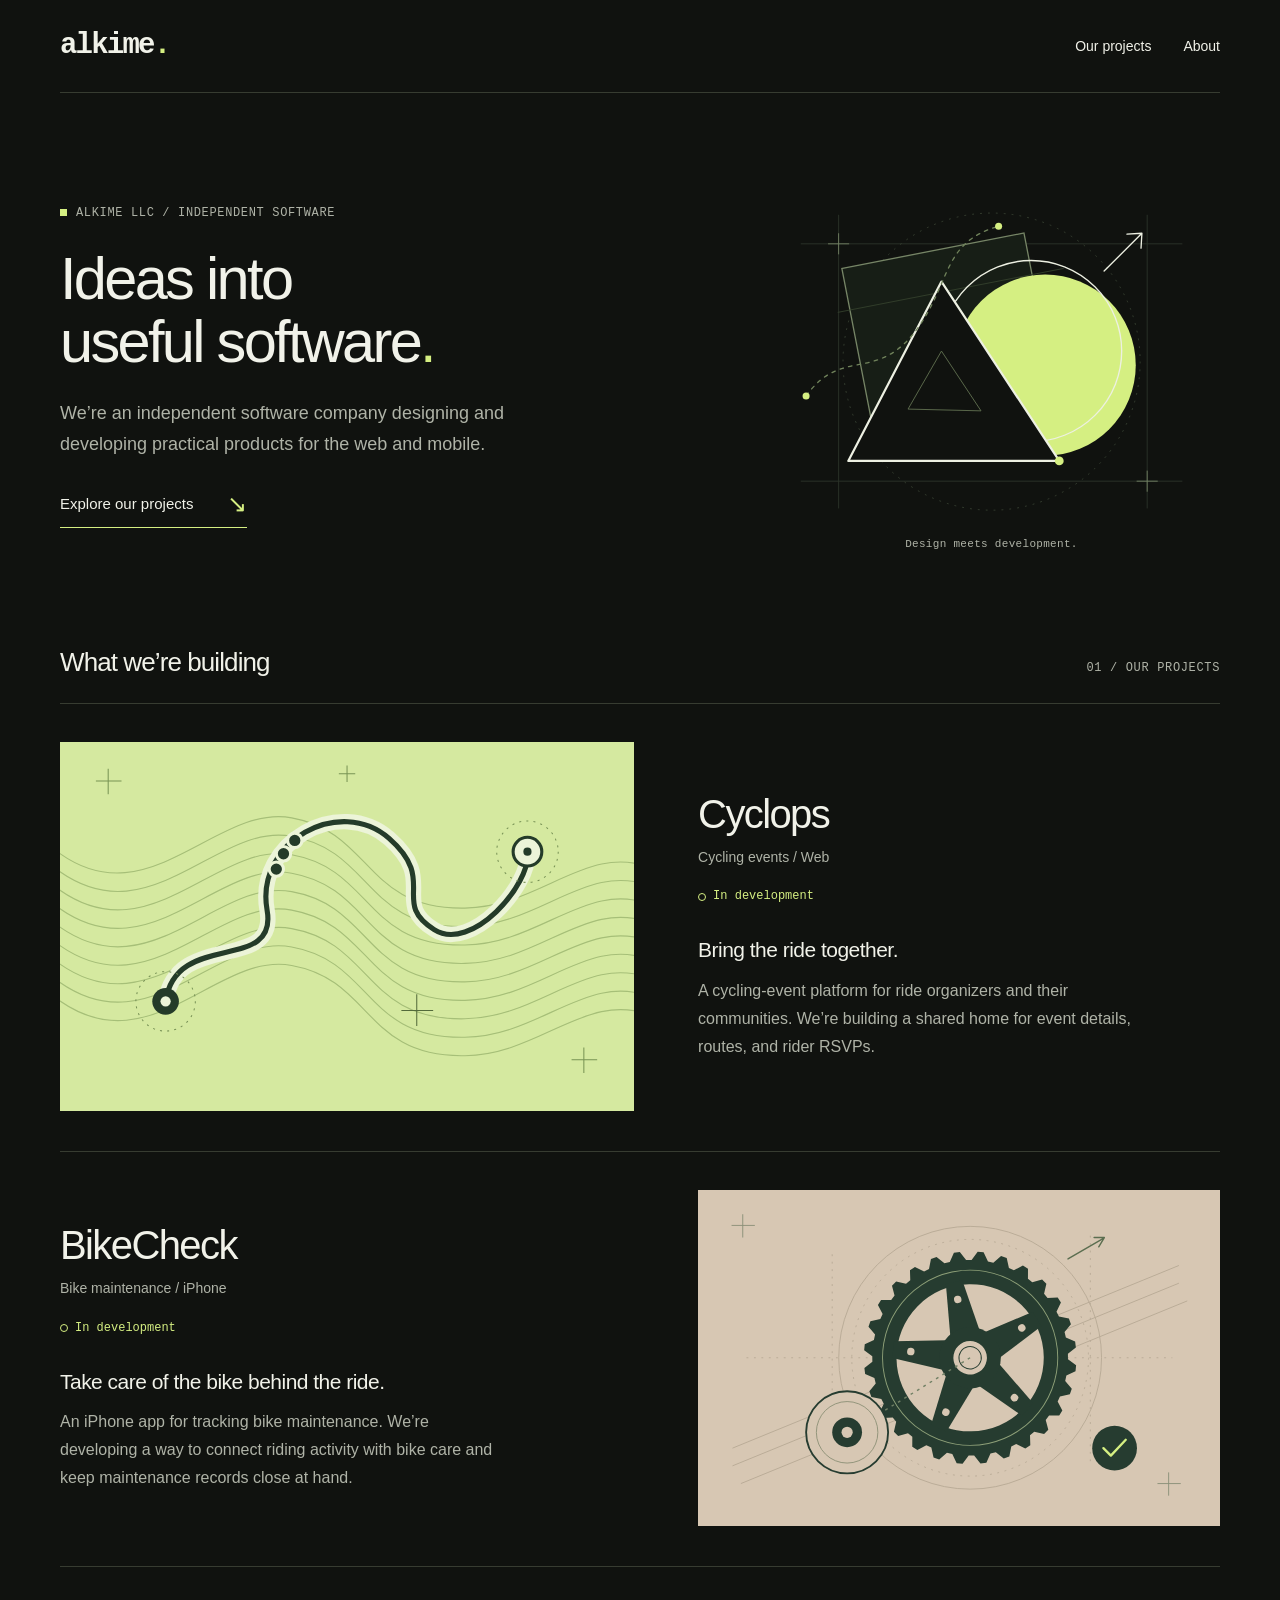
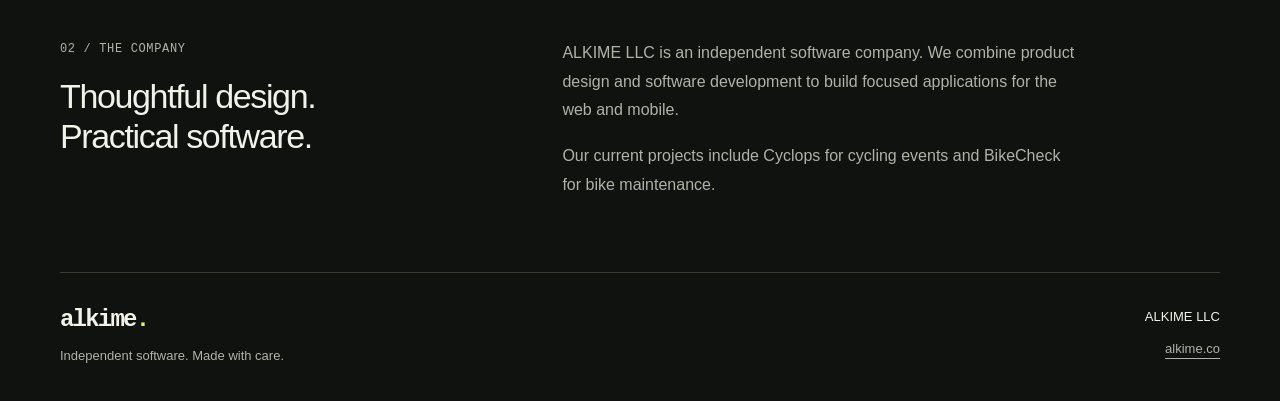
==== index.html @ 4a8367ac "Publish reviewed ALKIME homepage from 523180c3" ====
<!DOCTYPE html><html lang="en"><head><meta charSet="utf-8"/><meta http-equiv="x-ua-compatible" content="ie=edge"/><meta name="viewport" content="width=device-width, initial-scale=1, shrink-to-fit=no"/><meta name="generator" content="Gatsby 5.11.0"/><meta data-react-helmet="true" name="description" content="ALKIME LLC is an independent software company designing and developing practical web and mobile applications."/><meta data-react-helmet="true" property="og:title" content="Independent software | ALKIME LLC"/><meta data-react-helmet="true" property="og:description" content="ALKIME LLC is an independent software company designing and developing practical web and mobile applications."/><meta data-react-helmet="true" property="og:type" content="website"/><meta data-react-helmet="true" property="og:url" content="https://alkime.co"/><meta data-react-helmet="true" property="og:site_name" content="ALKIME LLC"/><meta data-react-helmet="true" name="twitter:card" content="summary"/><meta data-react-helmet="true" name="twitter:title" content="Independent software | ALKIME LLC"/><meta data-react-helmet="true" name="twitter:description" content="ALKIME LLC is an independent software company designing and developing practical web and mobile applications."/><meta name="theme-color" content="#10120f"/><style data-href="/styles.a6bfafad894acec34efd.css" data-identity="gatsby-global-css">:root{--background:#10120f;--text:#f1f2e9;--muted:#afb3a7;--line:#373c31;--accent:#d5ef82;color-scheme:dark}*{box-sizing:border-box}html{background:var(--background);scroll-padding-top:32px}body{-webkit-font-smoothing:antialiased;color:var(--text);font-family:-apple-system,BlinkMacSystemFont,Segoe UI,sans-serif;font-size:16px;line-height:1.6;margin:0}a{color:inherit;text-underline-offset:5px}a:hover{color:var(--accent)}a:focus-visible{outline:2px solid var(--accent);outline-offset:5px}::selection{background:var(--accent);color:var(--background)}h1,h2,h3,p{margin:0}h1,h2,h3{font-weight:500;line-height:1.08}.container{margin-inline:auto;width:min(1160px,calc(100% - 96px))}.skip-link{background:var(--accent);color:var(--background);left:16px;padding:12px 16px;position:fixed;top:12px;transform:translateY(-160%);z-index:10}.skip-link:focus{color:var(--background);transform:translateY(0)}.site-header{align-items:center;border-bottom:1px solid var(--line);display:flex;gap:24px;justify-content:space-between;padding-block:24px}.wordmark{align-items:center;display:inline-flex;font-family:ui-monospace,SFMono-Regular,Consolas,monospace;font-size:29px;font-weight:700;letter-spacing:-1.8px;line-height:1.3;min-height:44px;text-decoration:none}.accent,.wordmark span{color:var(--accent)}nav{display:flex;gap:32px}nav a{display:inline-flex;font-size:14px;min-height:44px;text-decoration:none}.hero,nav a{align-items:center}.hero{display:grid;gap:40px;grid-template-columns:minmax(0,1.45fr) minmax(0,1fr);padding-block:84px 94px;position:relative}.hero-copy{min-width:0}.eyebrow{color:var(--muted);font-family:ui-monospace,SFMono-Regular,Consolas,monospace;font-size:12px;letter-spacing:.65px;line-height:1.7;text-transform:uppercase}.hero .eyebrow{align-items:center;display:flex;gap:9px}.small-mark{background:var(--accent);display:inline-block;flex:0 0 7px;height:7px}h1{font-size:clamp(44px,4.65vw,66px);letter-spacing:-.045em;line-height:1.06;margin-top:24px}.hero-description{color:var(--muted);font-size:18px;line-height:1.7;margin-top:25px;max-width:47ch}.text-link{align-items:center;border-bottom:1px solid var(--accent);display:inline-flex;font-size:15px;gap:34px;justify-content:space-between;margin-top:25px;min-height:44px;padding-bottom:4px;text-decoration:none}.text-link span{color:var(--accent);font-size:24px;line-height:1}.hero-art{justify-self:end;max-width:470px;position:relative;width:100%}.hero-art svg{aspect-ratio:520/420;display:block;height:auto;width:100%}.art-caption{color:var(--muted);display:block;font-family:ui-monospace,SFMono-Regular,Consolas,monospace;font-size:11px;letter-spacing:.3px;margin-top:-10px;text-align:center}.section-heading{align-items:baseline;display:flex;gap:20px;justify-content:space-between;padding-bottom:25px}.section-heading h2{font-size:26px;letter-spacing:-.035em}.project{align-items:center;border-top:1px solid var(--line);display:grid;gap:64px;grid-template-columns:minmax(0,1.1fr) minmax(0,1fr);padding-block:38px 40px}.project:last-child{border-bottom:1px solid var(--line)}.project-art{background:#d5e9a0;min-width:0;overflow:hidden}.project-art svg{aspect-ratio:14/9;display:block;height:auto;width:100%}.project-bikecheck .project-art{background:#d7c7b3;grid-column:2;grid-row:1}.project-bikecheck .project-content{grid-column:1;grid-row:1}.project-content{min-width:0}.project h3{font-size:40px;letter-spacing:-.04em}.project-category{color:var(--muted);font-size:14px;margin-top:10px}.project-description{margin-top:27px;max-width:50ch}.project-description>p:not(.project-lead){color:var(--muted);font-size:16px;line-height:1.75;margin-top:12px}.project-lead{font-size:21px;letter-spacing:-.025em;line-height:1.4}.status{align-items:center;color:var(--accent);display:inline-flex;font-family:ui-monospace,SFMono-Regular,Consolas,monospace;font-size:12px;gap:7px;line-height:1.6;margin-top:19px}.status:before{border:1px solid;border-radius:50%;content:"";height:6px;width:6px}.about{display:grid;gap:64px;grid-template-columns:minmax(0,1fr) minmax(0,1.5fr);padding-block:72px}.about h2{font-size:34px;letter-spacing:-.04em;line-height:1.16;margin-top:18px}.about-copy{max-width:58ch}.about-copy p{color:var(--muted);font-size:16px;line-height:1.8}.about-copy p+p{margin-top:17px}.site-footer{border-top:1px solid var(--line);display:flex;gap:28px;justify-content:space-between;padding-block:25px 30px}.site-footer .wordmark{font-size:24px}.site-footer .legal a,.site-footer p{font-size:13px}.site-footer>div>p{color:var(--muted);margin-top:4px}.site-footer .legal{padding-top:9px;text-align:right}.site-footer .legal p{color:var(--text);margin:0}.site-footer .legal a{align-items:center;color:var(--muted);display:inline-flex;min-height:44px}.site-footer .legal a:hover{color:var(--accent)}@media (max-width:1024px){.container{width:calc(100% - 64px)}.hero{gap:28px;padding-block:68px 76px}.hero-description{font-size:17px}.hero .eyebrow{font-size:11px;letter-spacing:.4px}.project{gap:32px;grid-template-columns:minmax(0,1fr) minmax(0,1fr)}.about{gap:40px;grid-template-columns:minmax(0,.85fr) minmax(0,1.3fr)}.about h2{font-size:30px}}@media (max-width:760px){.container{width:calc(100% - 40px)}.site-header{gap:16px;padding-block:15px}.wordmark{font-size:25px}nav{gap:22px}.hero{display:block;padding-block:52px 57px}.hero .eyebrow{flex-wrap:wrap;font-size:10px;letter-spacing:.35px}h1{font-size:clamp(38px,10.2vw,60px);letter-spacing:-.045em;margin-top:22px;max-width:630px}.hero-description{font-size:17px;line-height:1.7;margin-top:23px;max-width:46ch}.text-link{margin-top:23px}.hero-art{display:block;margin:28px auto 0;max-width:none;width:min(100%,360px)}.hero-art svg{height:220px}.art-caption{font-size:10px;margin-top:-8px}.section-heading{display:block;padding-bottom:22px}.section-heading h2{font-size:25px}.section-heading .eyebrow{display:block;font-size:11px;margin-top:10px}.project{gap:26px;grid-template-columns:1fr;padding-block:28px 36px}.project-bikecheck .project-art,.project-bikecheck .project-content{grid-column:auto;grid-row:auto}.project-description{margin-top:23px}.project h3{font-size:33px}.project-category{margin-top:8px}.status{margin-top:11px}.project-lead{font-size:20px}.project-description>p:not(.project-lead){margin-top:10px}.about{gap:25px;grid-template-columns:1fr;padding-block:49px}.about h2{font-size:31px;margin-top:15px}.site-footer{gap:20px;padding-block:22px 26px}.site-footer>div>p{max-width:160px}}@media (max-width:360px){nav{gap:17px}nav a{font-size:13px}.hero-description{font-size:16px}.about h2{font-size:28px}}@media (prefers-reduced-motion:no-preference){html{scroll-behavior:smooth}}@media print{:root{--background:#fff;--text:#111;--muted:#444;--line:#ccc;--accent:#274400;color-scheme:light}.hero-art,.project-art,.skip-link,.text-link,nav{display:none}.container{width:100%}.hero{display:block;padding-block:35px}.about,.project{break-inside:avoid}.project{display:block}.about{padding-block:35px}.site-footer .legal a{min-height:0}}</style><title data-react-helmet="true">Independent software | ALKIME LLC</title><link data-react-helmet="true" rel="canonical" href="https://alkime.co"/><script data-react-helmet="true" type="application/ld+json">{"@context":"https://schema.org","@type":"Organization","name":"ALKIME LLC","legalName":"ALKIME LLC","url":"https://alkime.co","description":"ALKIME LLC is an independent software company designing and developing practical web and mobile applications."}</script><link rel="icon" href="/favicon-32x32.png?v=4f7aba8b85e968cf14d28a86285b3955" type="image/png"/><link rel="manifest" href="/manifest.webmanifest" crossorigin="anonymous"/><link rel="apple-touch-icon" sizes="48x48" href="/icons/icon-48x48.png?v=4f7aba8b85e968cf14d28a86285b3955"/><link rel="apple-touch-icon" sizes="72x72" href="/icons/icon-72x72.png?v=4f7aba8b85e968cf14d28a86285b3955"/><link rel="apple-touch-icon" sizes="96x96" href="/icons/icon-96x96.png?v=4f7aba8b85e968cf14d28a86285b3955"/><link rel="apple-touch-icon" sizes="144x144" href="/icons/icon-144x144.png?v=4f7aba8b85e968cf14d28a86285b3955"/><link rel="apple-touch-icon" sizes="192x192" href="/icons/icon-192x192.png?v=4f7aba8b85e968cf14d28a86285b3955"/><link rel="apple-touch-icon" sizes="256x256" href="/icons/icon-256x256.png?v=4f7aba8b85e968cf14d28a86285b3955"/><link rel="apple-touch-icon" sizes="384x384" href="/icons/icon-384x384.png?v=4f7aba8b85e968cf14d28a86285b3955"/><link rel="apple-touch-icon" sizes="512x512" href="/icons/icon-512x512.png?v=4f7aba8b85e968cf14d28a86285b3955"/></head><body><div id="___gatsby"><div style="outline:none" tabindex="-1" id="gatsby-focus-wrapper"><div class="site-shell"><a class="skip-link" href="#main">Skip to content</a><header class="site-header container"><a class="wordmark" href="#top" aria-label="ALKIME home">alkime<span aria-hidden="true">.</span></a><nav aria-label="Main navigation"><a href="#projects">Our projects</a><a href="#about">About</a></nav></header><main id="main" tabindex="-1"><section class="hero container" id="top" aria-labelledby="hero-title"><div class="hero-copy"><p class="eyebrow"><span class="small-mark" aria-hidden="true"></span> ALKIME LLC / Independent software</p><h1 id="hero-title">Ideas into<br/>useful software<span class="accent">.</span></h1><p class="hero-description">We’re an independent software company designing and developing practical products for the web and mobile.</p><a class="text-link" href="#projects">Explore our projects <span aria-hidden="true">↘</span></a></div><div class="hero-art" aria-hidden="true"><svg xmlns="http://www.w3.org/2000/svg" viewBox="0 0 520 420" fill="none" focusable="false"><path d="M43 76H477M43 346H477M86 43V377M437 43V377" stroke="#2d352b"></path><circle cx="260" cy="210" r="169" stroke="#3b4535" stroke-dasharray="2 7"></circle><rect x="108" y="82" width="211" height="211" transform="rotate(-11 213 188)" fill="#171e16" stroke="#768566" stroke-width="1.5"></rect><path d="M85 154L342 104M116 311L373 261" stroke="#35412d"></path><circle cx="321" cy="214" r="103" fill="#d5ef82"></circle><circle cx="305" cy="198" r="103" stroke="#edf0e2" stroke-width="1.5"></circle><path d="M203 119L337 323H97Z" fill="#10120f" stroke="#edf0e2" stroke-width="2.5" stroke-linejoin="round"></path><path d="M165 264L203 198L248 266Z" stroke="#647452" stroke-width="1"></path><path d="M49 249C91 191 131 237 178 169C214 117 205 74 268 56" stroke="#70835b" stroke-width="1.5" stroke-dasharray="4 6" stroke-linecap="round"></path><circle cx="49" cy="249" r="4" fill="#d5ef82"></circle><circle cx="268" cy="56" r="4" fill="#d5ef82"></circle><path d="M74 76H98M86 64V88M425 346H449M437 334V358" stroke="#768566"></path><path d="M388 107L431 64M414 65L431 64L430 81" stroke="#edf0e2" stroke-width="1.5" stroke-linecap="round" stroke-linejoin="round"></path><circle cx="337" cy="323" r="5" fill="#d5ef82"></circle></svg><span class="art-caption">Design meets development.</span></div></section><section class="projects container" id="projects" aria-labelledby="projects-title"><div class="section-heading"><h2 id="projects-title">What we’re building</h2><span class="eyebrow">01 / Our projects</span></div><article class="project project-cyclops" aria-labelledby="cyclops-title"><div class="project-art" aria-hidden="true"><svg xmlns="http://www.w3.org/2000/svg" viewBox="0 0 560 360" fill="none" focusable="false"><rect width="560" height="360" fill="#d5e9a0"></rect><g stroke="#a6bf78" stroke-width="1.1"><path d="M-20 92C77 188 148 59 226 74C305 88 297 164 395 162C470 161 515 96 580 124"></path><path d="M-20 110C79 206 149 77 226 92C305 106 297 182 395 180C470 179 515 114 580 142"></path><path d="M-20 128C79 224 149 95 226 110C305 124 297 200 395 198C470 197 515 132 580 160"></path><path d="M-20 146C79 242 149 113 226 128C305 142 297 218 395 216C470 215 515 150 580 178"></path><path d="M-20 164C79 260 149 131 226 146C305 160 297 236 395 234C470 233 515 168 580 196"></path><path d="M-20 182C79 278 149 149 226 164C305 178 297 254 395 252C470 251 515 186 580 214"></path><path d="M-20 200C79 296 149 167 226 182C305 196 297 272 395 270C470 269 515 204 580 232"></path><path d="M-20 218C79 314 149 185 226 200C305 214 297 290 395 288C470 287 515 222 580 250"></path><path d="M-20 236C79 332 149 203 226 218C305 232 297 308 395 306C470 305 515 240 580 268"></path></g><path d="M103 253C113 183 213 226 202 164C190 97 273 52 321 94C369 136 322 156 365 183C401 206 460 139 456 107" stroke="#ecf4d8" stroke-width="15" stroke-linecap="round"></path><path d="M103 253C113 183 213 226 202 164C190 97 273 52 321 94C369 136 322 156 365 183C401 206 460 139 456 107" stroke="#243b29" stroke-width="5" stroke-linecap="round"></path><circle cx="103" cy="253" r="13" fill="#243b29"></circle><circle cx="103" cy="253" r="5" fill="#ecf4d8"></circle><circle cx="456" cy="107" r="14" fill="#ecf4d8" stroke="#243b29" stroke-width="3"></circle><circle cx="456" cy="107" r="4" fill="#243b29"></circle><g fill="#243b29" stroke="#ecf4d8" stroke-width="3"><circle cx="211" cy="124" r="7"></circle><circle cx="218" cy="109" r="7"></circle><circle cx="229" cy="96" r="7"></circle></g><path d="M348 246V277M333 262H364" stroke="#536a3b"></path><path d="M35 38H60M47 26V51M499 310H524M511 298V323" stroke="#789454"></path><path d="M272 31H288M280 23V39" stroke="#789454"></path><circle cx="103" cy="253" r="29" stroke="#779155" stroke-dasharray="2 5"></circle><circle cx="456" cy="107" r="30" stroke="#779155" stroke-dasharray="2 5"></circle></svg></div><div class="project-content"><div class="project-identity"><h3 id="cyclops-title">Cyclops</h3><p class="project-category">Cycling events / Web</p><span class="status">In development</span></div><div class="project-description"><p class="project-lead">Bring the ride together.</p><p>A cycling-event platform for ride organizers and their communities. We’re building a shared home for event details, routes, and rider RSVPs.</p></div></div></article><article class="project project-bikecheck" aria-labelledby="bikecheck-title"><div class="project-art" aria-hidden="true"><svg xmlns="http://www.w3.org/2000/svg" viewBox="0 0 560 360" fill="none" focusable="false"><rect width="560" height="360" fill="#d7c7b3"></rect><path d="M37 277L516 81M37 296L516 100M46 315L525 119" stroke="#b8aa96" stroke-width="1"></path><path d="M144 69V302M421 49V294M52 180H509" stroke="#b8aa96" stroke-dasharray="2 6"></path><circle cx="292" cy="180" r="141" stroke="#b8aa96"></circle><circle cx="292" cy="180" r="127" stroke="#b8aa96" stroke-dasharray="2 6"></circle><g transform="translate(292 180) rotate(-12)"><polygon points="105.00,0.00 113.82,6.39 113.28,12.76 103.52,17.59 102.37,23.36 109.54,31.56 107.60,37.65 97.01,40.18 94.60,45.56 99.78,55.14 96.53,60.65 85.63,60.76 82.09,65.47 85.00,75.96 80.61,80.61 69.97,78.29 65.47,82.09 65.97,92.97 60.65,96.53 50.79,91.90 45.56,94.60 43.63,105.32 37.65,107.60 29.07,100.90 23.36,102.37 19.10,112.39 12.76,113.28 5.89,104.83 0.00,105.00 -6.39,113.82 -12.76,113.28 -17.59,103.52 -23.36,102.37 -31.56,109.54 -37.65,107.60 -40.18,97.01 -45.56,94.60 -55.14,99.78 -60.65,96.53 -60.76,85.63 -65.47,82.09 -75.96,85.00 -80.61,80.61 -78.29,69.97 -82.09,65.47 -92.97,65.97 -96.53,60.65 -91.90,50.79 -94.60,45.56 -105.32,43.63 -107.60,37.65 -100.90,29.07 -102.37,23.36 -112.39,19.10 -113.28,12.76 -104.83,5.89 -105.00,0.00 -113.82,-6.39 -113.28,-12.76 -103.52,-17.59 -102.37,-23.36 -109.54,-31.56 -107.60,-37.65 -97.01,-40.18 -94.60,-45.56 -99.78,-55.14 -96.53,-60.65 -85.63,-60.76 -82.09,-65.47 -85.00,-75.96 -80.61,-80.61 -69.97,-78.29 -65.47,-82.09 -65.97,-92.97 -60.65,-96.53 -50.79,-91.90 -45.56,-94.60 -43.63,-105.32 -37.65,-107.60 -29.07,-100.90 -23.36,-102.37 -19.10,-112.39 -12.76,-113.28 -5.89,-104.83 -0.00,-105.00 6.39,-113.82 12.76,-113.28 17.59,-103.52 23.36,-102.37 31.56,-109.54 37.65,-107.60 40.18,-97.01 45.56,-94.60 55.14,-99.78 60.65,-96.53 60.76,-85.63 65.47,-82.09 75.96,-85.00 80.61,-80.61 78.29,-69.97 82.09,-65.47 92.97,-65.97 96.53,-60.65 91.90,-50.79 94.60,-45.56 105.32,-43.63 107.60,-37.65 100.90,-29.07 102.37,-23.36 112.39,-19.10 113.28,-12.76 104.83,-5.89" fill="#263c30"></polygon><circle r="94" stroke="#8ea078" stroke-width="1"></circle><circle r="79" fill="#d7c7b3"></circle><g transform="rotate(0)"><path d="M-9 -83L-16 -27H16L9 -83Z" fill="#263c30"></path><circle cy="-64" r="4" fill="#d7c7b3"></circle></g><g transform="rotate(72)"><path d="M-9 -83L-16 -27H16L9 -83Z" fill="#263c30"></path><circle cy="-64" r="4" fill="#d7c7b3"></circle></g><g transform="rotate(144)"><path d="M-9 -83L-16 -27H16L9 -83Z" fill="#263c30"></path><circle cy="-64" r="4" fill="#d7c7b3"></circle></g><g transform="rotate(216)"><path d="M-9 -83L-16 -27H16L9 -83Z" fill="#263c30"></path><circle cy="-64" r="4" fill="#d7c7b3"></circle></g><g transform="rotate(288)"><path d="M-9 -83L-16 -27H16L9 -83Z" fill="#263c30"></path><circle cy="-64" r="4" fill="#d7c7b3"></circle></g><circle r="33" fill="#263c30"></circle><circle r="18" fill="#d7c7b3"></circle><circle r="12" stroke="#263c30"></circle></g><path d="M292 180L198 238" stroke="#718065" stroke-width="1.5" stroke-dasharray="3 5"></path><circle cx="160" cy="260" r="44" fill="#d7c7b3" stroke="#263c30" stroke-width="2"></circle><circle cx="160" cy="260" r="33" stroke="#8e9278"></circle><circle cx="160" cy="260" r="16" fill="#263c30"></circle><circle cx="160" cy="260" r="6" fill="#d7c7b3"></circle><path d="M397 74L435 52M425 51L436 51L430 61" stroke="#5b6e50" stroke-width="1.5" stroke-linecap="round" stroke-linejoin="round"></path><circle cx="447" cy="277" r="24" fill="#263c30"></circle><path d="M435 277L443 285L459 268" stroke="#d5ef82" stroke-width="2.5" stroke-linecap="round" stroke-linejoin="round"></path><path d="M36 38H61M48 26V51M493 315H518M505 303V328" stroke="#8b9179"></path></svg></div><div class="project-content"><div class="project-identity"><h3 id="bikecheck-title">BikeCheck</h3><p class="project-category">Bike maintenance / iPhone</p><span class="status">In development</span></div><div class="project-description"><p class="project-lead">Take care of the bike behind the ride.</p><p>An iPhone app for tracking bike maintenance. We’re developing a way to connect riding activity with bike care and keep maintenance records close at hand.</p></div></div></article></section><section class="about container" id="about" aria-labelledby="about-title"><div><p class="eyebrow">02 / The company</p><h2 id="about-title">Thoughtful design.<br/>Practical software.</h2></div><div class="about-copy"><p>ALKIME LLC is an independent software company. We combine product design and software development to build focused applications for the web and mobile.</p><p>Our current projects include Cyclops for cycling events and BikeCheck for bike maintenance.</p></div></section></main><footer class="site-footer container"><div><a class="wordmark" href="#top" aria-label="Back to ALKIME home">alkime<span aria-hidden="true">.</span></a><p>Independent software. Made with care.</p></div><div class="legal"><p>ALKIME LLC</p><a href="https://alkime.co/">alkime.co</a></div></footer></div></div><div id="gatsby-announcer" style="position:absolute;top:0;width:1px;height:1px;padding:0;overflow:hidden;clip:rect(0, 0, 0, 0);white-space:nowrap;border:0" aria-live="assertive" aria-atomic="true"></div></div><script id="gatsby-script-loader">/*<![CDATA[*/window.pagePath="/";/*]]>*/</script><!-- slice-start id="_gatsby-scripts-1" -->
          <script
            id="gatsby-chunk-mapping"
          >
            window.___chunkMapping="{\"app\":[\"/app-d147c689898ac63905af.js\"],\"component---src-pages-index-js\":[\"/component---src-pages-index-js-ad9f47ae047d96ccddd0.js\"]}";
          </script>
        <script>window.___webpackCompilationHash="21a776bbcc183a98f191";</script><script src="/webpack-runtime-cef1b6be37ad3da1eebe.js" async></script><script src="/framework-6a525285796fb83f2864.js" async></script><script src="/app-d147c689898ac63905af.js" async></script><!-- slice-end id="_gatsby-scripts-1" --></body></html>
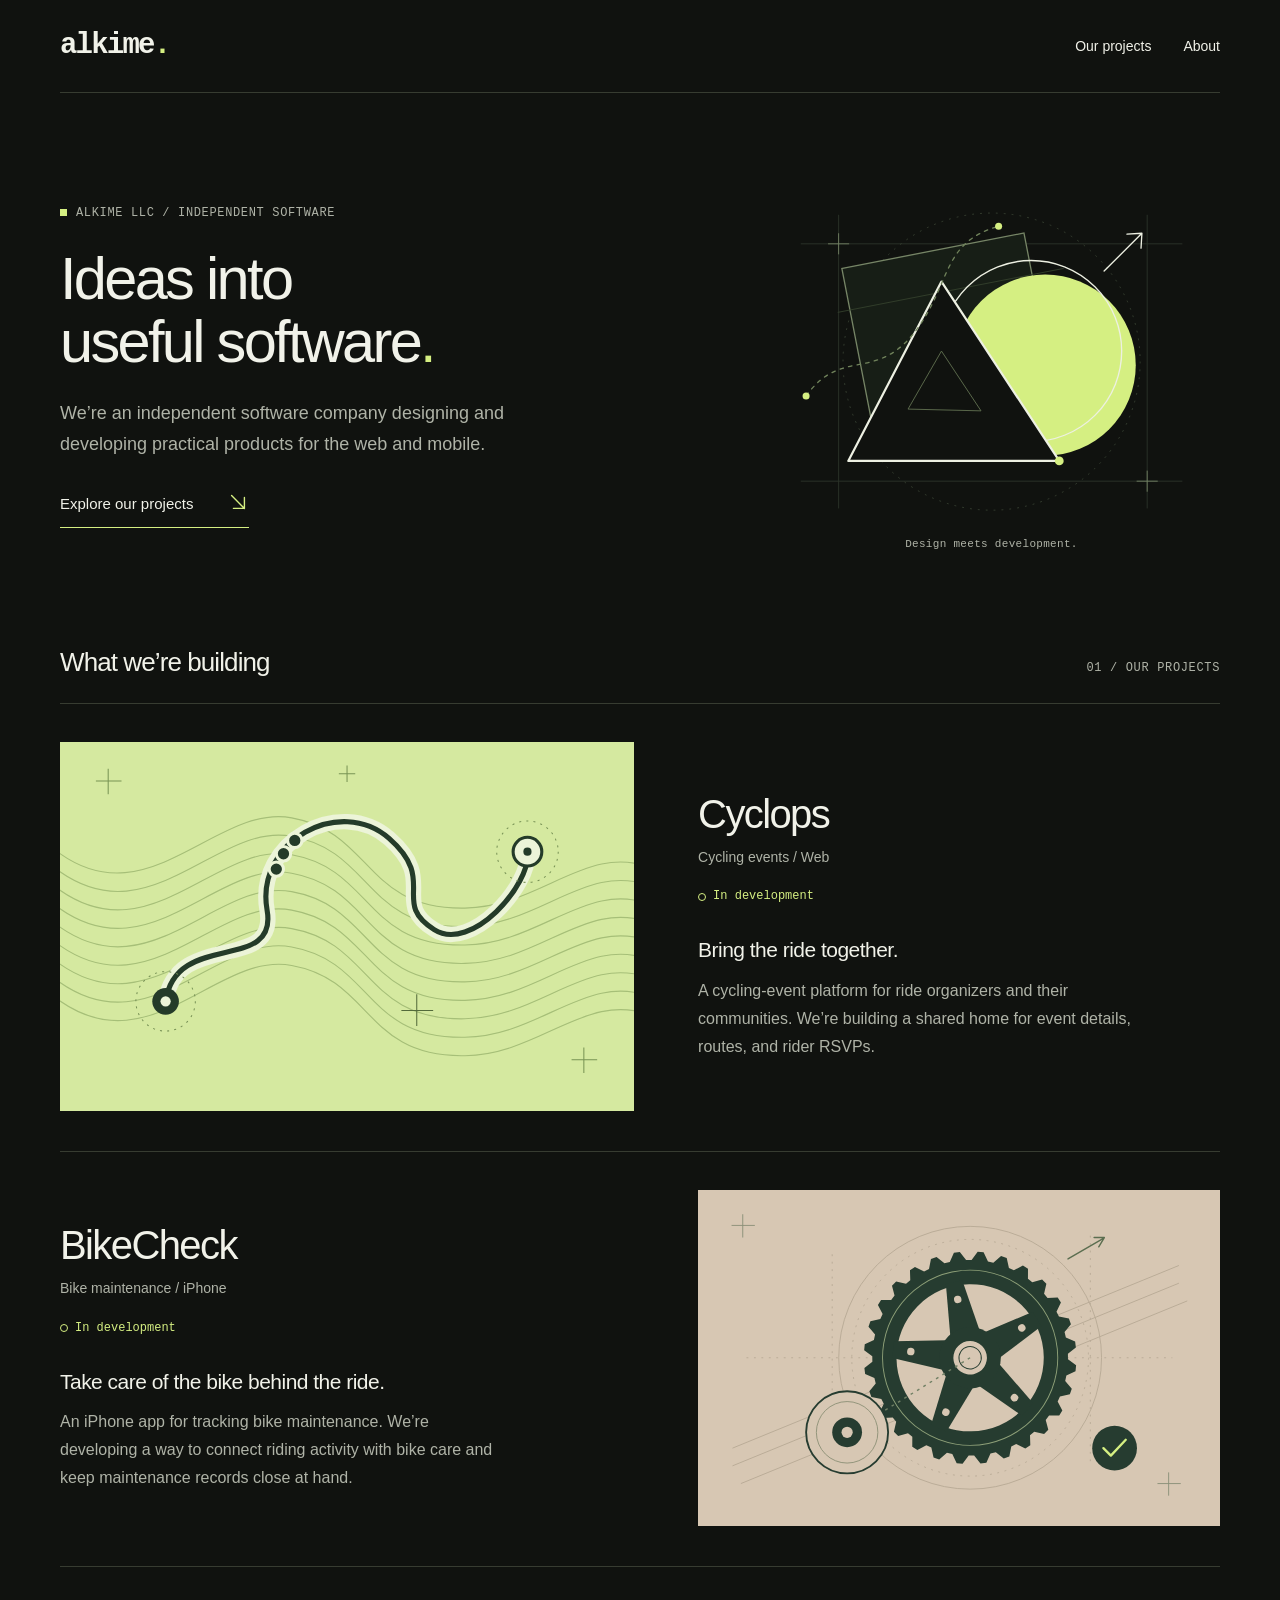
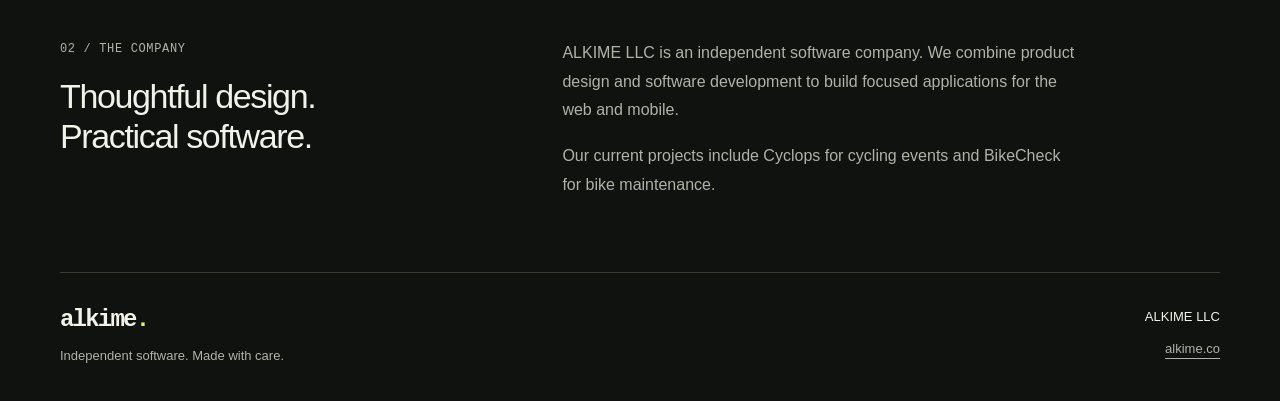
==== commit 0d6dc5eb: "Publish portable homepage arrow from 48b2c4ca" ====
--- a/index.html
+++ b/index.html
@@ -1,7 +1,7 @@
-<!DOCTYPE html><html lang="en"><head><meta charSet="utf-8"/><meta http-equiv="x-ua-compatible" content="ie=edge"/><meta name="viewport" content="width=device-width, initial-scale=1, shrink-to-fit=no"/><meta name="generator" content="Gatsby 5.11.0"/><meta data-react-helmet="true" name="description" content="ALKIME LLC is an independent software company designing and developing practical web and mobile applications."/><meta data-react-helmet="true" property="og:title" content="Independent software | ALKIME LLC"/><meta data-react-helmet="true" property="og:description" content="ALKIME LLC is an independent software company designing and developing practical web and mobile applications."/><meta data-react-helmet="true" property="og:type" content="website"/><meta data-react-helmet="true" property="og:url" content="https://alkime.co"/><meta data-react-helmet="true" property="og:site_name" content="ALKIME LLC"/><meta data-react-helmet="true" name="twitter:card" content="summary"/><meta data-react-helmet="true" name="twitter:title" content="Independent software | ALKIME LLC"/><meta data-react-helmet="true" name="twitter:description" content="ALKIME LLC is an independent software company designing and developing practical web and mobile applications."/><meta name="theme-color" content="#10120f"/><style data-href="/styles.a6bfafad894acec34efd.css" data-identity="gatsby-global-css">:root{--background:#10120f;--text:#f1f2e9;--muted:#afb3a7;--line:#373c31;--accent:#d5ef82;color-scheme:dark}*{box-sizing:border-box}html{background:var(--background);scroll-padding-top:32px}body{-webkit-font-smoothing:antialiased;color:var(--text);font-family:-apple-system,BlinkMacSystemFont,Segoe UI,sans-serif;font-size:16px;line-height:1.6;margin:0}a{color:inherit;text-underline-offset:5px}a:hover{color:var(--accent)}a:focus-visible{outline:2px solid var(--accent);outline-offset:5px}::selection{background:var(--accent);color:var(--background)}h1,h2,h3,p{margin:0}h1,h2,h3{font-weight:500;line-height:1.08}.container{margin-inline:auto;width:min(1160px,calc(100% - 96px))}.skip-link{background:var(--accent);color:var(--background);left:16px;padding:12px 16px;position:fixed;top:12px;transform:translateY(-160%);z-index:10}.skip-link:focus{color:var(--background);transform:translateY(0)}.site-header{align-items:center;border-bottom:1px solid var(--line);display:flex;gap:24px;justify-content:space-between;padding-block:24px}.wordmark{align-items:center;display:inline-flex;font-family:ui-monospace,SFMono-Regular,Consolas,monospace;font-size:29px;font-weight:700;letter-spacing:-1.8px;line-height:1.3;min-height:44px;text-decoration:none}.accent,.wordmark span{color:var(--accent)}nav{display:flex;gap:32px}nav a{display:inline-flex;font-size:14px;min-height:44px;text-decoration:none}.hero,nav a{align-items:center}.hero{display:grid;gap:40px;grid-template-columns:minmax(0,1.45fr) minmax(0,1fr);padding-block:84px 94px;position:relative}.hero-copy{min-width:0}.eyebrow{color:var(--muted);font-family:ui-monospace,SFMono-Regular,Consolas,monospace;font-size:12px;letter-spacing:.65px;line-height:1.7;text-transform:uppercase}.hero .eyebrow{align-items:center;display:flex;gap:9px}.small-mark{background:var(--accent);display:inline-block;flex:0 0 7px;height:7px}h1{font-size:clamp(44px,4.65vw,66px);letter-spacing:-.045em;line-height:1.06;margin-top:24px}.hero-description{color:var(--muted);font-size:18px;line-height:1.7;margin-top:25px;max-width:47ch}.text-link{align-items:center;border-bottom:1px solid var(--accent);display:inline-flex;font-size:15px;gap:34px;justify-content:space-between;margin-top:25px;min-height:44px;padding-bottom:4px;text-decoration:none}.text-link span{color:var(--accent);font-size:24px;line-height:1}.hero-art{justify-self:end;max-width:470px;position:relative;width:100%}.hero-art svg{aspect-ratio:520/420;display:block;height:auto;width:100%}.art-caption{color:var(--muted);display:block;font-family:ui-monospace,SFMono-Regular,Consolas,monospace;font-size:11px;letter-spacing:.3px;margin-top:-10px;text-align:center}.section-heading{align-items:baseline;display:flex;gap:20px;justify-content:space-between;padding-bottom:25px}.section-heading h2{font-size:26px;letter-spacing:-.035em}.project{align-items:center;border-top:1px solid var(--line);display:grid;gap:64px;grid-template-columns:minmax(0,1.1fr) minmax(0,1fr);padding-block:38px 40px}.project:last-child{border-bottom:1px solid var(--line)}.project-art{background:#d5e9a0;min-width:0;overflow:hidden}.project-art svg{aspect-ratio:14/9;display:block;height:auto;width:100%}.project-bikecheck .project-art{background:#d7c7b3;grid-column:2;grid-row:1}.project-bikecheck .project-content{grid-column:1;grid-row:1}.project-content{min-width:0}.project h3{font-size:40px;letter-spacing:-.04em}.project-category{color:var(--muted);font-size:14px;margin-top:10px}.project-description{margin-top:27px;max-width:50ch}.project-description>p:not(.project-lead){color:var(--muted);font-size:16px;line-height:1.75;margin-top:12px}.project-lead{font-size:21px;letter-spacing:-.025em;line-height:1.4}.status{align-items:center;color:var(--accent);display:inline-flex;font-family:ui-monospace,SFMono-Regular,Consolas,monospace;font-size:12px;gap:7px;line-height:1.6;margin-top:19px}.status:before{border:1px solid;border-radius:50%;content:"";height:6px;width:6px}.about{display:grid;gap:64px;grid-template-columns:minmax(0,1fr) minmax(0,1.5fr);padding-block:72px}.about h2{font-size:34px;letter-spacing:-.04em;line-height:1.16;margin-top:18px}.about-copy{max-width:58ch}.about-copy p{color:var(--muted);font-size:16px;line-height:1.8}.about-copy p+p{margin-top:17px}.site-footer{border-top:1px solid var(--line);display:flex;gap:28px;justify-content:space-between;padding-block:25px 30px}.site-footer .wordmark{font-size:24px}.site-footer .legal a,.site-footer p{font-size:13px}.site-footer>div>p{color:var(--muted);margin-top:4px}.site-footer .legal{padding-top:9px;text-align:right}.site-footer .legal p{color:var(--text);margin:0}.site-footer .legal a{align-items:center;color:var(--muted);display:inline-flex;min-height:44px}.site-footer .legal a:hover{color:var(--accent)}@media (max-width:1024px){.container{width:calc(100% - 64px)}.hero{gap:28px;padding-block:68px 76px}.hero-description{font-size:17px}.hero .eyebrow{font-size:11px;letter-spacing:.4px}.project{gap:32px;grid-template-columns:minmax(0,1fr) minmax(0,1fr)}.about{gap:40px;grid-template-columns:minmax(0,.85fr) minmax(0,1.3fr)}.about h2{font-size:30px}}@media (max-width:760px){.container{width:calc(100% - 40px)}.site-header{gap:16px;padding-block:15px}.wordmark{font-size:25px}nav{gap:22px}.hero{display:block;padding-block:52px 57px}.hero .eyebrow{flex-wrap:wrap;font-size:10px;letter-spacing:.35px}h1{font-size:clamp(38px,10.2vw,60px);letter-spacing:-.045em;margin-top:22px;max-width:630px}.hero-description{font-size:17px;line-height:1.7;margin-top:23px;max-width:46ch}.text-link{margin-top:23px}.hero-art{display:block;margin:28px auto 0;max-width:none;width:min(100%,360px)}.hero-art svg{height:220px}.art-caption{font-size:10px;margin-top:-8px}.section-heading{display:block;padding-bottom:22px}.section-heading h2{font-size:25px}.section-heading .eyebrow{display:block;font-size:11px;margin-top:10px}.project{gap:26px;grid-template-columns:1fr;padding-block:28px 36px}.project-bikecheck .project-art,.project-bikecheck .project-content{grid-column:auto;grid-row:auto}.project-description{margin-top:23px}.project h3{font-size:33px}.project-category{margin-top:8px}.status{margin-top:11px}.project-lead{font-size:20px}.project-description>p:not(.project-lead){margin-top:10px}.about{gap:25px;grid-template-columns:1fr;padding-block:49px}.about h2{font-size:31px;margin-top:15px}.site-footer{gap:20px;padding-block:22px 26px}.site-footer>div>p{max-width:160px}}@media (max-width:360px){nav{gap:17px}nav a{font-size:13px}.hero-description{font-size:16px}.about h2{font-size:28px}}@media (prefers-reduced-motion:no-preference){html{scroll-behavior:smooth}}@media print{:root{--background:#fff;--text:#111;--muted:#444;--line:#ccc;--accent:#274400;color-scheme:light}.hero-art,.project-art,.skip-link,.text-link,nav{display:none}.container{width:100%}.hero{display:block;padding-block:35px}.about,.project{break-inside:avoid}.project{display:block}.about{padding-block:35px}.site-footer .legal a{min-height:0}}</style><title data-react-helmet="true">Independent software | ALKIME LLC</title><link data-react-helmet="true" rel="canonical" href="https://alkime.co"/><script data-react-helmet="true" type="application/ld+json">{"@context":"https://schema.org","@type":"Organization","name":"ALKIME LLC","legalName":"ALKIME LLC","url":"https://alkime.co","description":"ALKIME LLC is an independent software company designing and developing practical web and mobile applications."}</script><link rel="icon" href="/favicon-32x32.png?v=4f7aba8b85e968cf14d28a86285b3955" type="image/png"/><link rel="manifest" href="/manifest.webmanifest" crossorigin="anonymous"/><link rel="apple-touch-icon" sizes="48x48" href="/icons/icon-48x48.png?v=4f7aba8b85e968cf14d28a86285b3955"/><link rel="apple-touch-icon" sizes="72x72" href="/icons/icon-72x72.png?v=4f7aba8b85e968cf14d28a86285b3955"/><link rel="apple-touch-icon" sizes="96x96" href="/icons/icon-96x96.png?v=4f7aba8b85e968cf14d28a86285b3955"/><link rel="apple-touch-icon" sizes="144x144" href="/icons/icon-144x144.png?v=4f7aba8b85e968cf14d28a86285b3955"/><link rel="apple-touch-icon" sizes="192x192" href="/icons/icon-192x192.png?v=4f7aba8b85e968cf14d28a86285b3955"/><link rel="apple-touch-icon" sizes="256x256" href="/icons/icon-256x256.png?v=4f7aba8b85e968cf14d28a86285b3955"/><link rel="apple-touch-icon" sizes="384x384" href="/icons/icon-384x384.png?v=4f7aba8b85e968cf14d28a86285b3955"/><link rel="apple-touch-icon" sizes="512x512" href="/icons/icon-512x512.png?v=4f7aba8b85e968cf14d28a86285b3955"/></head><body><div id="___gatsby"><div style="outline:none" tabindex="-1" id="gatsby-focus-wrapper"><div class="site-shell"><a class="skip-link" href="#main">Skip to content</a><header class="site-header container"><a class="wordmark" href="#top" aria-label="ALKIME home">alkime<span aria-hidden="true">.</span></a><nav aria-label="Main navigation"><a href="#projects">Our projects</a><a href="#about">About</a></nav></header><main id="main" tabindex="-1"><section class="hero container" id="top" aria-labelledby="hero-title"><div class="hero-copy"><p class="eyebrow"><span class="small-mark" aria-hidden="true"></span> ALKIME LLC / Independent software</p><h1 id="hero-title">Ideas into<br/>useful software<span class="accent">.</span></h1><p class="hero-description">We’re an independent software company designing and developing practical products for the web and mobile.</p><a class="text-link" href="#projects">Explore our projects <span aria-hidden="true">↘</span></a></div><div class="hero-art" aria-hidden="true"><svg xmlns="http://www.w3.org/2000/svg" viewBox="0 0 520 420" fill="none" focusable="false"><path d="M43 76H477M43 346H477M86 43V377M437 43V377" stroke="#2d352b"></path><circle cx="260" cy="210" r="169" stroke="#3b4535" stroke-dasharray="2 7"></circle><rect x="108" y="82" width="211" height="211" transform="rotate(-11 213 188)" fill="#171e16" stroke="#768566" stroke-width="1.5"></rect><path d="M85 154L342 104M116 311L373 261" stroke="#35412d"></path><circle cx="321" cy="214" r="103" fill="#d5ef82"></circle><circle cx="305" cy="198" r="103" stroke="#edf0e2" stroke-width="1.5"></circle><path d="M203 119L337 323H97Z" fill="#10120f" stroke="#edf0e2" stroke-width="2.5" stroke-linejoin="round"></path><path d="M165 264L203 198L248 266Z" stroke="#647452" stroke-width="1"></path><path d="M49 249C91 191 131 237 178 169C214 117 205 74 268 56" stroke="#70835b" stroke-width="1.5" stroke-dasharray="4 6" stroke-linecap="round"></path><circle cx="49" cy="249" r="4" fill="#d5ef82"></circle><circle cx="268" cy="56" r="4" fill="#d5ef82"></circle><path d="M74 76H98M86 64V88M425 346H449M437 334V358" stroke="#768566"></path><path d="M388 107L431 64M414 65L431 64L430 81" stroke="#edf0e2" stroke-width="1.5" stroke-linecap="round" stroke-linejoin="round"></path><circle cx="337" cy="323" r="5" fill="#d5ef82"></circle></svg><span class="art-caption">Design meets development.</span></div></section><section class="projects container" id="projects" aria-labelledby="projects-title"><div class="section-heading"><h2 id="projects-title">What we’re building</h2><span class="eyebrow">01 / Our projects</span></div><article class="project project-cyclops" aria-labelledby="cyclops-title"><div class="project-art" aria-hidden="true"><svg xmlns="http://www.w3.org/2000/svg" viewBox="0 0 560 360" fill="none" focusable="false"><rect width="560" height="360" fill="#d5e9a0"></rect><g stroke="#a6bf78" stroke-width="1.1"><path d="M-20 92C77 188 148 59 226 74C305 88 297 164 395 162C470 161 515 96 580 124"></path><path d="M-20 110C79 206 149 77 226 92C305 106 297 182 395 180C470 179 515 114 580 142"></path><path d="M-20 128C79 224 149 95 226 110C305 124 297 200 395 198C470 197 515 132 580 160"></path><path d="M-20 146C79 242 149 113 226 128C305 142 297 218 395 216C470 215 515 150 580 178"></path><path d="M-20 164C79 260 149 131 226 146C305 160 297 236 395 234C470 233 515 168 580 196"></path><path d="M-20 182C79 278 149 149 226 164C305 178 297 254 395 252C470 251 515 186 580 214"></path><path d="M-20 200C79 296 149 167 226 182C305 196 297 272 395 270C470 269 515 204 580 232"></path><path d="M-20 218C79 314 149 185 226 200C305 214 297 290 395 288C470 287 515 222 580 250"></path><path d="M-20 236C79 332 149 203 226 218C305 232 297 308 395 306C470 305 515 240 580 268"></path></g><path d="M103 253C113 183 213 226 202 164C190 97 273 52 321 94C369 136 322 156 365 183C401 206 460 139 456 107" stroke="#ecf4d8" stroke-width="15" stroke-linecap="round"></path><path d="M103 253C113 183 213 226 202 164C190 97 273 52 321 94C369 136 322 156 365 183C401 206 460 139 456 107" stroke="#243b29" stroke-width="5" stroke-linecap="round"></path><circle cx="103" cy="253" r="13" fill="#243b29"></circle><circle cx="103" cy="253" r="5" fill="#ecf4d8"></circle><circle cx="456" cy="107" r="14" fill="#ecf4d8" stroke="#243b29" stroke-width="3"></circle><circle cx="456" cy="107" r="4" fill="#243b29"></circle><g fill="#243b29" stroke="#ecf4d8" stroke-width="3"><circle cx="211" cy="124" r="7"></circle><circle cx="218" cy="109" r="7"></circle><circle cx="229" cy="96" r="7"></circle></g><path d="M348 246V277M333 262H364" stroke="#536a3b"></path><path d="M35 38H60M47 26V51M499 310H524M511 298V323" stroke="#789454"></path><path d="M272 31H288M280 23V39" stroke="#789454"></path><circle cx="103" cy="253" r="29" stroke="#779155" stroke-dasharray="2 5"></circle><circle cx="456" cy="107" r="30" stroke="#779155" stroke-dasharray="2 5"></circle></svg></div><div class="project-content"><div class="project-identity"><h3 id="cyclops-title">Cyclops</h3><p class="project-category">Cycling events / Web</p><span class="status">In development</span></div><div class="project-description"><p class="project-lead">Bring the ride together.</p><p>A cycling-event platform for ride organizers and their communities. We’re building a shared home for event details, routes, and rider RSVPs.</p></div></div></article><article class="project project-bikecheck" aria-labelledby="bikecheck-title"><div class="project-art" aria-hidden="true"><svg xmlns="http://www.w3.org/2000/svg" viewBox="0 0 560 360" fill="none" focusable="false"><rect width="560" height="360" fill="#d7c7b3"></rect><path d="M37 277L516 81M37 296L516 100M46 315L525 119" stroke="#b8aa96" stroke-width="1"></path><path d="M144 69V302M421 49V294M52 180H509" stroke="#b8aa96" stroke-dasharray="2 6"></path><circle cx="292" cy="180" r="141" stroke="#b8aa96"></circle><circle cx="292" cy="180" r="127" stroke="#b8aa96" stroke-dasharray="2 6"></circle><g transform="translate(292 180) rotate(-12)"><polygon points="105.00,0.00 113.82,6.39 113.28,12.76 103.52,17.59 102.37,23.36 109.54,31.56 107.60,37.65 97.01,40.18 94.60,45.56 99.78,55.14 96.53,60.65 85.63,60.76 82.09,65.47 85.00,75.96 80.61,80.61 69.97,78.29 65.47,82.09 65.97,92.97 60.65,96.53 50.79,91.90 45.56,94.60 43.63,105.32 37.65,107.60 29.07,100.90 23.36,102.37 19.10,112.39 12.76,113.28 5.89,104.83 0.00,105.00 -6.39,113.82 -12.76,113.28 -17.59,103.52 -23.36,102.37 -31.56,109.54 -37.65,107.60 -40.18,97.01 -45.56,94.60 -55.14,99.78 -60.65,96.53 -60.76,85.63 -65.47,82.09 -75.96,85.00 -80.61,80.61 -78.29,69.97 -82.09,65.47 -92.97,65.97 -96.53,60.65 -91.90,50.79 -94.60,45.56 -105.32,43.63 -107.60,37.65 -100.90,29.07 -102.37,23.36 -112.39,19.10 -113.28,12.76 -104.83,5.89 -105.00,0.00 -113.82,-6.39 -113.28,-12.76 -103.52,-17.59 -102.37,-23.36 -109.54,-31.56 -107.60,-37.65 -97.01,-40.18 -94.60,-45.56 -99.78,-55.14 -96.53,-60.65 -85.63,-60.76 -82.09,-65.47 -85.00,-75.96 -80.61,-80.61 -69.97,-78.29 -65.47,-82.09 -65.97,-92.97 -60.65,-96.53 -50.79,-91.90 -45.56,-94.60 -43.63,-105.32 -37.65,-107.60 -29.07,-100.90 -23.36,-102.37 -19.10,-112.39 -12.76,-113.28 -5.89,-104.83 -0.00,-105.00 6.39,-113.82 12.76,-113.28 17.59,-103.52 23.36,-102.37 31.56,-109.54 37.65,-107.60 40.18,-97.01 45.56,-94.60 55.14,-99.78 60.65,-96.53 60.76,-85.63 65.47,-82.09 75.96,-85.00 80.61,-80.61 78.29,-69.97 82.09,-65.47 92.97,-65.97 96.53,-60.65 91.90,-50.79 94.60,-45.56 105.32,-43.63 107.60,-37.65 100.90,-29.07 102.37,-23.36 112.39,-19.10 113.28,-12.76 104.83,-5.89" fill="#263c30"></polygon><circle r="94" stroke="#8ea078" stroke-width="1"></circle><circle r="79" fill="#d7c7b3"></circle><g transform="rotate(0)"><path d="M-9 -83L-16 -27H16L9 -83Z" fill="#263c30"></path><circle cy="-64" r="4" fill="#d7c7b3"></circle></g><g transform="rotate(72)"><path d="M-9 -83L-16 -27H16L9 -83Z" fill="#263c30"></path><circle cy="-64" r="4" fill="#d7c7b3"></circle></g><g transform="rotate(144)"><path d="M-9 -83L-16 -27H16L9 -83Z" fill="#263c30"></path><circle cy="-64" r="4" fill="#d7c7b3"></circle></g><g transform="rotate(216)"><path d="M-9 -83L-16 -27H16L9 -83Z" fill="#263c30"></path><circle cy="-64" r="4" fill="#d7c7b3"></circle></g><g transform="rotate(288)"><path d="M-9 -83L-16 -27H16L9 -83Z" fill="#263c30"></path><circle cy="-64" r="4" fill="#d7c7b3"></circle></g><circle r="33" fill="#263c30"></circle><circle r="18" fill="#d7c7b3"></circle><circle r="12" stroke="#263c30"></circle></g><path d="M292 180L198 238" stroke="#718065" stroke-width="1.5" stroke-dasharray="3 5"></path><circle cx="160" cy="260" r="44" fill="#d7c7b3" stroke="#263c30" stroke-width="2"></circle><circle cx="160" cy="260" r="33" stroke="#8e9278"></circle><circle cx="160" cy="260" r="16" fill="#263c30"></circle><circle cx="160" cy="260" r="6" fill="#d7c7b3"></circle><path d="M397 74L435 52M425 51L436 51L430 61" stroke="#5b6e50" stroke-width="1.5" stroke-linecap="round" stroke-linejoin="round"></path><circle cx="447" cy="277" r="24" fill="#263c30"></circle><path d="M435 277L443 285L459 268" stroke="#d5ef82" stroke-width="2.5" stroke-linecap="round" stroke-linejoin="round"></path><path d="M36 38H61M48 26V51M493 315H518M505 303V328" stroke="#8b9179"></path></svg></div><div class="project-content"><div class="project-identity"><h3 id="bikecheck-title">BikeCheck</h3><p class="project-category">Bike maintenance / iPhone</p><span class="status">In development</span></div><div class="project-description"><p class="project-lead">Take care of the bike behind the ride.</p><p>An iPhone app for tracking bike maintenance. We’re developing a way to connect riding activity with bike care and keep maintenance records close at hand.</p></div></div></article></section><section class="about container" id="about" aria-labelledby="about-title"><div><p class="eyebrow">02 / The company</p><h2 id="about-title">Thoughtful design.<br/>Practical software.</h2></div><div class="about-copy"><p>ALKIME LLC is an independent software company. We combine product design and software development to build focused applications for the web and mobile.</p><p>Our current projects include Cyclops for cycling events and BikeCheck for bike maintenance.</p></div></section></main><footer class="site-footer container"><div><a class="wordmark" href="#top" aria-label="Back to ALKIME home">alkime<span aria-hidden="true">.</span></a><p>Independent software. Made with care.</p></div><div class="legal"><p>ALKIME LLC</p><a href="https://alkime.co/">alkime.co</a></div></footer></div></div><div id="gatsby-announcer" style="position:absolute;top:0;width:1px;height:1px;padding:0;overflow:hidden;clip:rect(0, 0, 0, 0);white-space:nowrap;border:0" aria-live="assertive" aria-atomic="true"></div></div><script id="gatsby-script-loader">/*<![CDATA[*/window.pagePath="/";/*]]>*/</script><!-- slice-start id="_gatsby-scripts-1" -->
+<!DOCTYPE html><html lang="en"><head><meta charSet="utf-8"/><meta http-equiv="x-ua-compatible" content="ie=edge"/><meta name="viewport" content="width=device-width, initial-scale=1, shrink-to-fit=no"/><meta name="generator" content="Gatsby 5.11.0"/><meta data-react-helmet="true" name="description" content="ALKIME LLC is an independent software company designing and developing practical web and mobile applications."/><meta data-react-helmet="true" property="og:title" content="Independent software | ALKIME LLC"/><meta data-react-helmet="true" property="og:description" content="ALKIME LLC is an independent software company designing and developing practical web and mobile applications."/><meta data-react-helmet="true" property="og:type" content="website"/><meta data-react-helmet="true" property="og:url" content="https://alkime.co"/><meta data-react-helmet="true" property="og:site_name" content="ALKIME LLC"/><meta data-react-helmet="true" name="twitter:card" content="summary"/><meta data-react-helmet="true" name="twitter:title" content="Independent software | ALKIME LLC"/><meta data-react-helmet="true" name="twitter:description" content="ALKIME LLC is an independent software company designing and developing practical web and mobile applications."/><meta name="theme-color" content="#10120f"/><style data-href="/styles.a6bfafad894acec34efd.css" data-identity="gatsby-global-css">:root{--background:#10120f;--text:#f1f2e9;--muted:#afb3a7;--line:#373c31;--accent:#d5ef82;color-scheme:dark}*{box-sizing:border-box}html{background:var(--background);scroll-padding-top:32px}body{-webkit-font-smoothing:antialiased;color:var(--text);font-family:-apple-system,BlinkMacSystemFont,Segoe UI,sans-serif;font-size:16px;line-height:1.6;margin:0}a{color:inherit;text-underline-offset:5px}a:hover{color:var(--accent)}a:focus-visible{outline:2px solid var(--accent);outline-offset:5px}::selection{background:var(--accent);color:var(--background)}h1,h2,h3,p{margin:0}h1,h2,h3{font-weight:500;line-height:1.08}.container{margin-inline:auto;width:min(1160px,calc(100% - 96px))}.skip-link{background:var(--accent);color:var(--background);left:16px;padding:12px 16px;position:fixed;top:12px;transform:translateY(-160%);z-index:10}.skip-link:focus{color:var(--background);transform:translateY(0)}.site-header{align-items:center;border-bottom:1px solid var(--line);display:flex;gap:24px;justify-content:space-between;padding-block:24px}.wordmark{align-items:center;display:inline-flex;font-family:ui-monospace,SFMono-Regular,Consolas,monospace;font-size:29px;font-weight:700;letter-spacing:-1.8px;line-height:1.3;min-height:44px;text-decoration:none}.accent,.wordmark span{color:var(--accent)}nav{display:flex;gap:32px}nav a{display:inline-flex;font-size:14px;min-height:44px;text-decoration:none}.hero,nav a{align-items:center}.hero{display:grid;gap:40px;grid-template-columns:minmax(0,1.45fr) minmax(0,1fr);padding-block:84px 94px;position:relative}.hero-copy{min-width:0}.eyebrow{color:var(--muted);font-family:ui-monospace,SFMono-Regular,Consolas,monospace;font-size:12px;letter-spacing:.65px;line-height:1.7;text-transform:uppercase}.hero .eyebrow{align-items:center;display:flex;gap:9px}.small-mark{background:var(--accent);display:inline-block;flex:0 0 7px;height:7px}h1{font-size:clamp(44px,4.65vw,66px);letter-spacing:-.045em;line-height:1.06;margin-top:24px}.hero-description{color:var(--muted);font-size:18px;line-height:1.7;margin-top:25px;max-width:47ch}.text-link{align-items:center;border-bottom:1px solid var(--accent);display:inline-flex;font-size:15px;gap:34px;justify-content:space-between;margin-top:25px;min-height:44px;padding-bottom:4px;text-decoration:none}.text-link span{color:var(--accent);font-size:24px;line-height:1}.hero-art{justify-self:end;max-width:470px;position:relative;width:100%}.hero-art svg{aspect-ratio:520/420;display:block;height:auto;width:100%}.art-caption{color:var(--muted);display:block;font-family:ui-monospace,SFMono-Regular,Consolas,monospace;font-size:11px;letter-spacing:.3px;margin-top:-10px;text-align:center}.section-heading{align-items:baseline;display:flex;gap:20px;justify-content:space-between;padding-bottom:25px}.section-heading h2{font-size:26px;letter-spacing:-.035em}.project{align-items:center;border-top:1px solid var(--line);display:grid;gap:64px;grid-template-columns:minmax(0,1.1fr) minmax(0,1fr);padding-block:38px 40px}.project:last-child{border-bottom:1px solid var(--line)}.project-art{background:#d5e9a0;min-width:0;overflow:hidden}.project-art svg{aspect-ratio:14/9;display:block;height:auto;width:100%}.project-bikecheck .project-art{background:#d7c7b3;grid-column:2;grid-row:1}.project-bikecheck .project-content{grid-column:1;grid-row:1}.project-content{min-width:0}.project h3{font-size:40px;letter-spacing:-.04em}.project-category{color:var(--muted);font-size:14px;margin-top:10px}.project-description{margin-top:27px;max-width:50ch}.project-description>p:not(.project-lead){color:var(--muted);font-size:16px;line-height:1.75;margin-top:12px}.project-lead{font-size:21px;letter-spacing:-.025em;line-height:1.4}.status{align-items:center;color:var(--accent);display:inline-flex;font-family:ui-monospace,SFMono-Regular,Consolas,monospace;font-size:12px;gap:7px;line-height:1.6;margin-top:19px}.status:before{border:1px solid;border-radius:50%;content:"";height:6px;width:6px}.about{display:grid;gap:64px;grid-template-columns:minmax(0,1fr) minmax(0,1.5fr);padding-block:72px}.about h2{font-size:34px;letter-spacing:-.04em;line-height:1.16;margin-top:18px}.about-copy{max-width:58ch}.about-copy p{color:var(--muted);font-size:16px;line-height:1.8}.about-copy p+p{margin-top:17px}.site-footer{border-top:1px solid var(--line);display:flex;gap:28px;justify-content:space-between;padding-block:25px 30px}.site-footer .wordmark{font-size:24px}.site-footer .legal a,.site-footer p{font-size:13px}.site-footer>div>p{color:var(--muted);margin-top:4px}.site-footer .legal{padding-top:9px;text-align:right}.site-footer .legal p{color:var(--text);margin:0}.site-footer .legal a{align-items:center;color:var(--muted);display:inline-flex;min-height:44px}.site-footer .legal a:hover{color:var(--accent)}@media (max-width:1024px){.container{width:calc(100% - 64px)}.hero{gap:28px;padding-block:68px 76px}.hero-description{font-size:17px}.hero .eyebrow{font-size:11px;letter-spacing:.4px}.project{gap:32px;grid-template-columns:minmax(0,1fr) minmax(0,1fr)}.about{gap:40px;grid-template-columns:minmax(0,.85fr) minmax(0,1.3fr)}.about h2{font-size:30px}}@media (max-width:760px){.container{width:calc(100% - 40px)}.site-header{gap:16px;padding-block:15px}.wordmark{font-size:25px}nav{gap:22px}.hero{display:block;padding-block:52px 57px}.hero .eyebrow{flex-wrap:wrap;font-size:10px;letter-spacing:.35px}h1{font-size:clamp(38px,10.2vw,60px);letter-spacing:-.045em;margin-top:22px;max-width:630px}.hero-description{font-size:17px;line-height:1.7;margin-top:23px;max-width:46ch}.text-link{margin-top:23px}.hero-art{display:block;margin:28px auto 0;max-width:none;width:min(100%,360px)}.hero-art svg{height:220px}.art-caption{font-size:10px;margin-top:-8px}.section-heading{display:block;padding-bottom:22px}.section-heading h2{font-size:25px}.section-heading .eyebrow{display:block;font-size:11px;margin-top:10px}.project{gap:26px;grid-template-columns:1fr;padding-block:28px 36px}.project-bikecheck .project-art,.project-bikecheck .project-content{grid-column:auto;grid-row:auto}.project-description{margin-top:23px}.project h3{font-size:33px}.project-category{margin-top:8px}.status{margin-top:11px}.project-lead{font-size:20px}.project-description>p:not(.project-lead){margin-top:10px}.about{gap:25px;grid-template-columns:1fr;padding-block:49px}.about h2{font-size:31px;margin-top:15px}.site-footer{gap:20px;padding-block:22px 26px}.site-footer>div>p{max-width:160px}}@media (max-width:360px){nav{gap:17px}nav a{font-size:13px}.hero-description{font-size:16px}.about h2{font-size:28px}}@media (prefers-reduced-motion:no-preference){html{scroll-behavior:smooth}}@media print{:root{--background:#fff;--text:#111;--muted:#444;--line:#ccc;--accent:#274400;color-scheme:light}.hero-art,.project-art,.skip-link,.text-link,nav{display:none}.container{width:100%}.hero{display:block;padding-block:35px}.about,.project{break-inside:avoid}.project{display:block}.about{padding-block:35px}.site-footer .legal a{min-height:0}}</style><title data-react-helmet="true">Independent software | ALKIME LLC</title><link data-react-helmet="true" rel="canonical" href="https://alkime.co"/><script data-react-helmet="true" type="application/ld+json">{"@context":"https://schema.org","@type":"Organization","name":"ALKIME LLC","legalName":"ALKIME LLC","url":"https://alkime.co","description":"ALKIME LLC is an independent software company designing and developing practical web and mobile applications."}</script><link rel="icon" href="/favicon-32x32.png?v=4f7aba8b85e968cf14d28a86285b3955" type="image/png"/><link rel="manifest" href="/manifest.webmanifest" crossorigin="anonymous"/><link rel="apple-touch-icon" sizes="48x48" href="/icons/icon-48x48.png?v=4f7aba8b85e968cf14d28a86285b3955"/><link rel="apple-touch-icon" sizes="72x72" href="/icons/icon-72x72.png?v=4f7aba8b85e968cf14d28a86285b3955"/><link rel="apple-touch-icon" sizes="96x96" href="/icons/icon-96x96.png?v=4f7aba8b85e968cf14d28a86285b3955"/><link rel="apple-touch-icon" sizes="144x144" href="/icons/icon-144x144.png?v=4f7aba8b85e968cf14d28a86285b3955"/><link rel="apple-touch-icon" sizes="192x192" href="/icons/icon-192x192.png?v=4f7aba8b85e968cf14d28a86285b3955"/><link rel="apple-touch-icon" sizes="256x256" href="/icons/icon-256x256.png?v=4f7aba8b85e968cf14d28a86285b3955"/><link rel="apple-touch-icon" sizes="384x384" href="/icons/icon-384x384.png?v=4f7aba8b85e968cf14d28a86285b3955"/><link rel="apple-touch-icon" sizes="512x512" href="/icons/icon-512x512.png?v=4f7aba8b85e968cf14d28a86285b3955"/></head><body><div id="___gatsby"><div style="outline:none" tabindex="-1" id="gatsby-focus-wrapper"><div class="site-shell"><a class="skip-link" href="#main">Skip to content</a><header class="site-header container"><a class="wordmark" href="#top" aria-label="ALKIME home">alkime<span aria-hidden="true">.</span></a><nav aria-label="Main navigation"><a href="#projects">Our projects</a><a href="#about">About</a></nav></header><main id="main" tabindex="-1"><section class="hero container" id="top" aria-labelledby="hero-title"><div class="hero-copy"><p class="eyebrow"><span class="small-mark" aria-hidden="true"></span> ALKIME LLC / Independent software</p><h1 id="hero-title">Ideas into<br/>useful software<span class="accent">.</span></h1><p class="hero-description">We’re an independent software company designing and developing practical products for the web and mobile.</p><a class="text-link" href="#projects">Explore our projects<span aria-hidden="true"><svg width="22" height="22" viewBox="0 0 24 24" fill="none" focusable="false"><path d="M5 5L19 19M7 19H19V7" stroke="currentColor" stroke-width="1.5" stroke-linecap="round" stroke-linejoin="round"></path></svg></span></a></div><div class="hero-art" aria-hidden="true"><svg xmlns="http://www.w3.org/2000/svg" viewBox="0 0 520 420" fill="none" focusable="false"><path d="M43 76H477M43 346H477M86 43V377M437 43V377" stroke="#2d352b"></path><circle cx="260" cy="210" r="169" stroke="#3b4535" stroke-dasharray="2 7"></circle><rect x="108" y="82" width="211" height="211" transform="rotate(-11 213 188)" fill="#171e16" stroke="#768566" stroke-width="1.5"></rect><path d="M85 154L342 104M116 311L373 261" stroke="#35412d"></path><circle cx="321" cy="214" r="103" fill="#d5ef82"></circle><circle cx="305" cy="198" r="103" stroke="#edf0e2" stroke-width="1.5"></circle><path d="M203 119L337 323H97Z" fill="#10120f" stroke="#edf0e2" stroke-width="2.5" stroke-linejoin="round"></path><path d="M165 264L203 198L248 266Z" stroke="#647452" stroke-width="1"></path><path d="M49 249C91 191 131 237 178 169C214 117 205 74 268 56" stroke="#70835b" stroke-width="1.5" stroke-dasharray="4 6" stroke-linecap="round"></path><circle cx="49" cy="249" r="4" fill="#d5ef82"></circle><circle cx="268" cy="56" r="4" fill="#d5ef82"></circle><path d="M74 76H98M86 64V88M425 346H449M437 334V358" stroke="#768566"></path><path d="M388 107L431 64M414 65L431 64L430 81" stroke="#edf0e2" stroke-width="1.5" stroke-linecap="round" stroke-linejoin="round"></path><circle cx="337" cy="323" r="5" fill="#d5ef82"></circle></svg><span class="art-caption">Design meets development.</span></div></section><section class="projects container" id="projects" aria-labelledby="projects-title"><div class="section-heading"><h2 id="projects-title">What we’re building</h2><span class="eyebrow">01 / Our projects</span></div><article class="project project-cyclops" aria-labelledby="cyclops-title"><div class="project-art" aria-hidden="true"><svg xmlns="http://www.w3.org/2000/svg" viewBox="0 0 560 360" fill="none" focusable="false"><rect width="560" height="360" fill="#d5e9a0"></rect><g stroke="#a6bf78" stroke-width="1.1"><path d="M-20 92C77 188 148 59 226 74C305 88 297 164 395 162C470 161 515 96 580 124"></path><path d="M-20 110C79 206 149 77 226 92C305 106 297 182 395 180C470 179 515 114 580 142"></path><path d="M-20 128C79 224 149 95 226 110C305 124 297 200 395 198C470 197 515 132 580 160"></path><path d="M-20 146C79 242 149 113 226 128C305 142 297 218 395 216C470 215 515 150 580 178"></path><path d="M-20 164C79 260 149 131 226 146C305 160 297 236 395 234C470 233 515 168 580 196"></path><path d="M-20 182C79 278 149 149 226 164C305 178 297 254 395 252C470 251 515 186 580 214"></path><path d="M-20 200C79 296 149 167 226 182C305 196 297 272 395 270C470 269 515 204 580 232"></path><path d="M-20 218C79 314 149 185 226 200C305 214 297 290 395 288C470 287 515 222 580 250"></path><path d="M-20 236C79 332 149 203 226 218C305 232 297 308 395 306C470 305 515 240 580 268"></path></g><path d="M103 253C113 183 213 226 202 164C190 97 273 52 321 94C369 136 322 156 365 183C401 206 460 139 456 107" stroke="#ecf4d8" stroke-width="15" stroke-linecap="round"></path><path d="M103 253C113 183 213 226 202 164C190 97 273 52 321 94C369 136 322 156 365 183C401 206 460 139 456 107" stroke="#243b29" stroke-width="5" stroke-linecap="round"></path><circle cx="103" cy="253" r="13" fill="#243b29"></circle><circle cx="103" cy="253" r="5" fill="#ecf4d8"></circle><circle cx="456" cy="107" r="14" fill="#ecf4d8" stroke="#243b29" stroke-width="3"></circle><circle cx="456" cy="107" r="4" fill="#243b29"></circle><g fill="#243b29" stroke="#ecf4d8" stroke-width="3"><circle cx="211" cy="124" r="7"></circle><circle cx="218" cy="109" r="7"></circle><circle cx="229" cy="96" r="7"></circle></g><path d="M348 246V277M333 262H364" stroke="#536a3b"></path><path d="M35 38H60M47 26V51M499 310H524M511 298V323" stroke="#789454"></path><path d="M272 31H288M280 23V39" stroke="#789454"></path><circle cx="103" cy="253" r="29" stroke="#779155" stroke-dasharray="2 5"></circle><circle cx="456" cy="107" r="30" stroke="#779155" stroke-dasharray="2 5"></circle></svg></div><div class="project-content"><div class="project-identity"><h3 id="cyclops-title">Cyclops</h3><p class="project-category">Cycling events / Web</p><span class="status">In development</span></div><div class="project-description"><p class="project-lead">Bring the ride together.</p><p>A cycling-event platform for ride organizers and their communities. We’re building a shared home for event details, routes, and rider RSVPs.</p></div></div></article><article class="project project-bikecheck" aria-labelledby="bikecheck-title"><div class="project-art" aria-hidden="true"><svg xmlns="http://www.w3.org/2000/svg" viewBox="0 0 560 360" fill="none" focusable="false"><rect width="560" height="360" fill="#d7c7b3"></rect><path d="M37 277L516 81M37 296L516 100M46 315L525 119" stroke="#b8aa96" stroke-width="1"></path><path d="M144 69V302M421 49V294M52 180H509" stroke="#b8aa96" stroke-dasharray="2 6"></path><circle cx="292" cy="180" r="141" stroke="#b8aa96"></circle><circle cx="292" cy="180" r="127" stroke="#b8aa96" stroke-dasharray="2 6"></circle><g transform="translate(292 180) rotate(-12)"><polygon points="105.00,0.00 113.82,6.39 113.28,12.76 103.52,17.59 102.37,23.36 109.54,31.56 107.60,37.65 97.01,40.18 94.60,45.56 99.78,55.14 96.53,60.65 85.63,60.76 82.09,65.47 85.00,75.96 80.61,80.61 69.97,78.29 65.47,82.09 65.97,92.97 60.65,96.53 50.79,91.90 45.56,94.60 43.63,105.32 37.65,107.60 29.07,100.90 23.36,102.37 19.10,112.39 12.76,113.28 5.89,104.83 0.00,105.00 -6.39,113.82 -12.76,113.28 -17.59,103.52 -23.36,102.37 -31.56,109.54 -37.65,107.60 -40.18,97.01 -45.56,94.60 -55.14,99.78 -60.65,96.53 -60.76,85.63 -65.47,82.09 -75.96,85.00 -80.61,80.61 -78.29,69.97 -82.09,65.47 -92.97,65.97 -96.53,60.65 -91.90,50.79 -94.60,45.56 -105.32,43.63 -107.60,37.65 -100.90,29.07 -102.37,23.36 -112.39,19.10 -113.28,12.76 -104.83,5.89 -105.00,0.00 -113.82,-6.39 -113.28,-12.76 -103.52,-17.59 -102.37,-23.36 -109.54,-31.56 -107.60,-37.65 -97.01,-40.18 -94.60,-45.56 -99.78,-55.14 -96.53,-60.65 -85.63,-60.76 -82.09,-65.47 -85.00,-75.96 -80.61,-80.61 -69.97,-78.29 -65.47,-82.09 -65.97,-92.97 -60.65,-96.53 -50.79,-91.90 -45.56,-94.60 -43.63,-105.32 -37.65,-107.60 -29.07,-100.90 -23.36,-102.37 -19.10,-112.39 -12.76,-113.28 -5.89,-104.83 -0.00,-105.00 6.39,-113.82 12.76,-113.28 17.59,-103.52 23.36,-102.37 31.56,-109.54 37.65,-107.60 40.18,-97.01 45.56,-94.60 55.14,-99.78 60.65,-96.53 60.76,-85.63 65.47,-82.09 75.96,-85.00 80.61,-80.61 78.29,-69.97 82.09,-65.47 92.97,-65.97 96.53,-60.65 91.90,-50.79 94.60,-45.56 105.32,-43.63 107.60,-37.65 100.90,-29.07 102.37,-23.36 112.39,-19.10 113.28,-12.76 104.83,-5.89" fill="#263c30"></polygon><circle r="94" stroke="#8ea078" stroke-width="1"></circle><circle r="79" fill="#d7c7b3"></circle><g transform="rotate(0)"><path d="M-9 -83L-16 -27H16L9 -83Z" fill="#263c30"></path><circle cy="-64" r="4" fill="#d7c7b3"></circle></g><g transform="rotate(72)"><path d="M-9 -83L-16 -27H16L9 -83Z" fill="#263c30"></path><circle cy="-64" r="4" fill="#d7c7b3"></circle></g><g transform="rotate(144)"><path d="M-9 -83L-16 -27H16L9 -83Z" fill="#263c30"></path><circle cy="-64" r="4" fill="#d7c7b3"></circle></g><g transform="rotate(216)"><path d="M-9 -83L-16 -27H16L9 -83Z" fill="#263c30"></path><circle cy="-64" r="4" fill="#d7c7b3"></circle></g><g transform="rotate(288)"><path d="M-9 -83L-16 -27H16L9 -83Z" fill="#263c30"></path><circle cy="-64" r="4" fill="#d7c7b3"></circle></g><circle r="33" fill="#263c30"></circle><circle r="18" fill="#d7c7b3"></circle><circle r="12" stroke="#263c30"></circle></g><path d="M292 180L198 238" stroke="#718065" stroke-width="1.5" stroke-dasharray="3 5"></path><circle cx="160" cy="260" r="44" fill="#d7c7b3" stroke="#263c30" stroke-width="2"></circle><circle cx="160" cy="260" r="33" stroke="#8e9278"></circle><circle cx="160" cy="260" r="16" fill="#263c30"></circle><circle cx="160" cy="260" r="6" fill="#d7c7b3"></circle><path d="M397 74L435 52M425 51L436 51L430 61" stroke="#5b6e50" stroke-width="1.5" stroke-linecap="round" stroke-linejoin="round"></path><circle cx="447" cy="277" r="24" fill="#263c30"></circle><path d="M435 277L443 285L459 268" stroke="#d5ef82" stroke-width="2.5" stroke-linecap="round" stroke-linejoin="round"></path><path d="M36 38H61M48 26V51M493 315H518M505 303V328" stroke="#8b9179"></path></svg></div><div class="project-content"><div class="project-identity"><h3 id="bikecheck-title">BikeCheck</h3><p class="project-category">Bike maintenance / iPhone</p><span class="status">In development</span></div><div class="project-description"><p class="project-lead">Take care of the bike behind the ride.</p><p>An iPhone app for tracking bike maintenance. We’re developing a way to connect riding activity with bike care and keep maintenance records close at hand.</p></div></div></article></section><section class="about container" id="about" aria-labelledby="about-title"><div><p class="eyebrow">02 / The company</p><h2 id="about-title">Thoughtful design.<br/>Practical software.</h2></div><div class="about-copy"><p>ALKIME LLC is an independent software company. We combine product design and software development to build focused applications for the web and mobile.</p><p>Our current projects include Cyclops for cycling events and BikeCheck for bike maintenance.</p></div></section></main><footer class="site-footer container"><div><a class="wordmark" href="#top" aria-label="Back to ALKIME home">alkime<span aria-hidden="true">.</span></a><p>Independent software. Made with care.</p></div><div class="legal"><p>ALKIME LLC</p><a href="https://alkime.co/">alkime.co</a></div></footer></div></div><div id="gatsby-announcer" style="position:absolute;top:0;width:1px;height:1px;padding:0;overflow:hidden;clip:rect(0, 0, 0, 0);white-space:nowrap;border:0" aria-live="assertive" aria-atomic="true"></div></div><script id="gatsby-script-loader">/*<![CDATA[*/window.pagePath="/";/*]]>*/</script><!-- slice-start id="_gatsby-scripts-1" -->
           <script
             id="gatsby-chunk-mapping"
           >
-            window.___chunkMapping="{\"app\":[\"/app-d147c689898ac63905af.js\"],\"component---src-pages-index-js\":[\"/component---src-pages-index-js-ad9f47ae047d96ccddd0.js\"]}";
+            window.___chunkMapping="{\"app\":[\"/app-d147c689898ac63905af.js\"],\"component---src-pages-index-js\":[\"/component---src-pages-index-js-9db66395d3bb329f88d6.js\"]}";
           </script>
-        <script>window.___webpackCompilationHash="21a776bbcc183a98f191";</script><script src="/webpack-runtime-cef1b6be37ad3da1eebe.js" async></script><script src="/framework-6a525285796fb83f2864.js" async></script><script src="/app-d147c689898ac63905af.js" async></script><!-- slice-end id="_gatsby-scripts-1" --></body></html>+        <script>window.___webpackCompilationHash="77c40b012e7a0dcd3172";</script><script src="/webpack-runtime-9673ffb5877dc13e9092.js" async></script><script src="/framework-6a525285796fb83f2864.js" async></script><script src="/app-d147c689898ac63905af.js" async></script><!-- slice-end id="_gatsby-scripts-1" --></body></html>
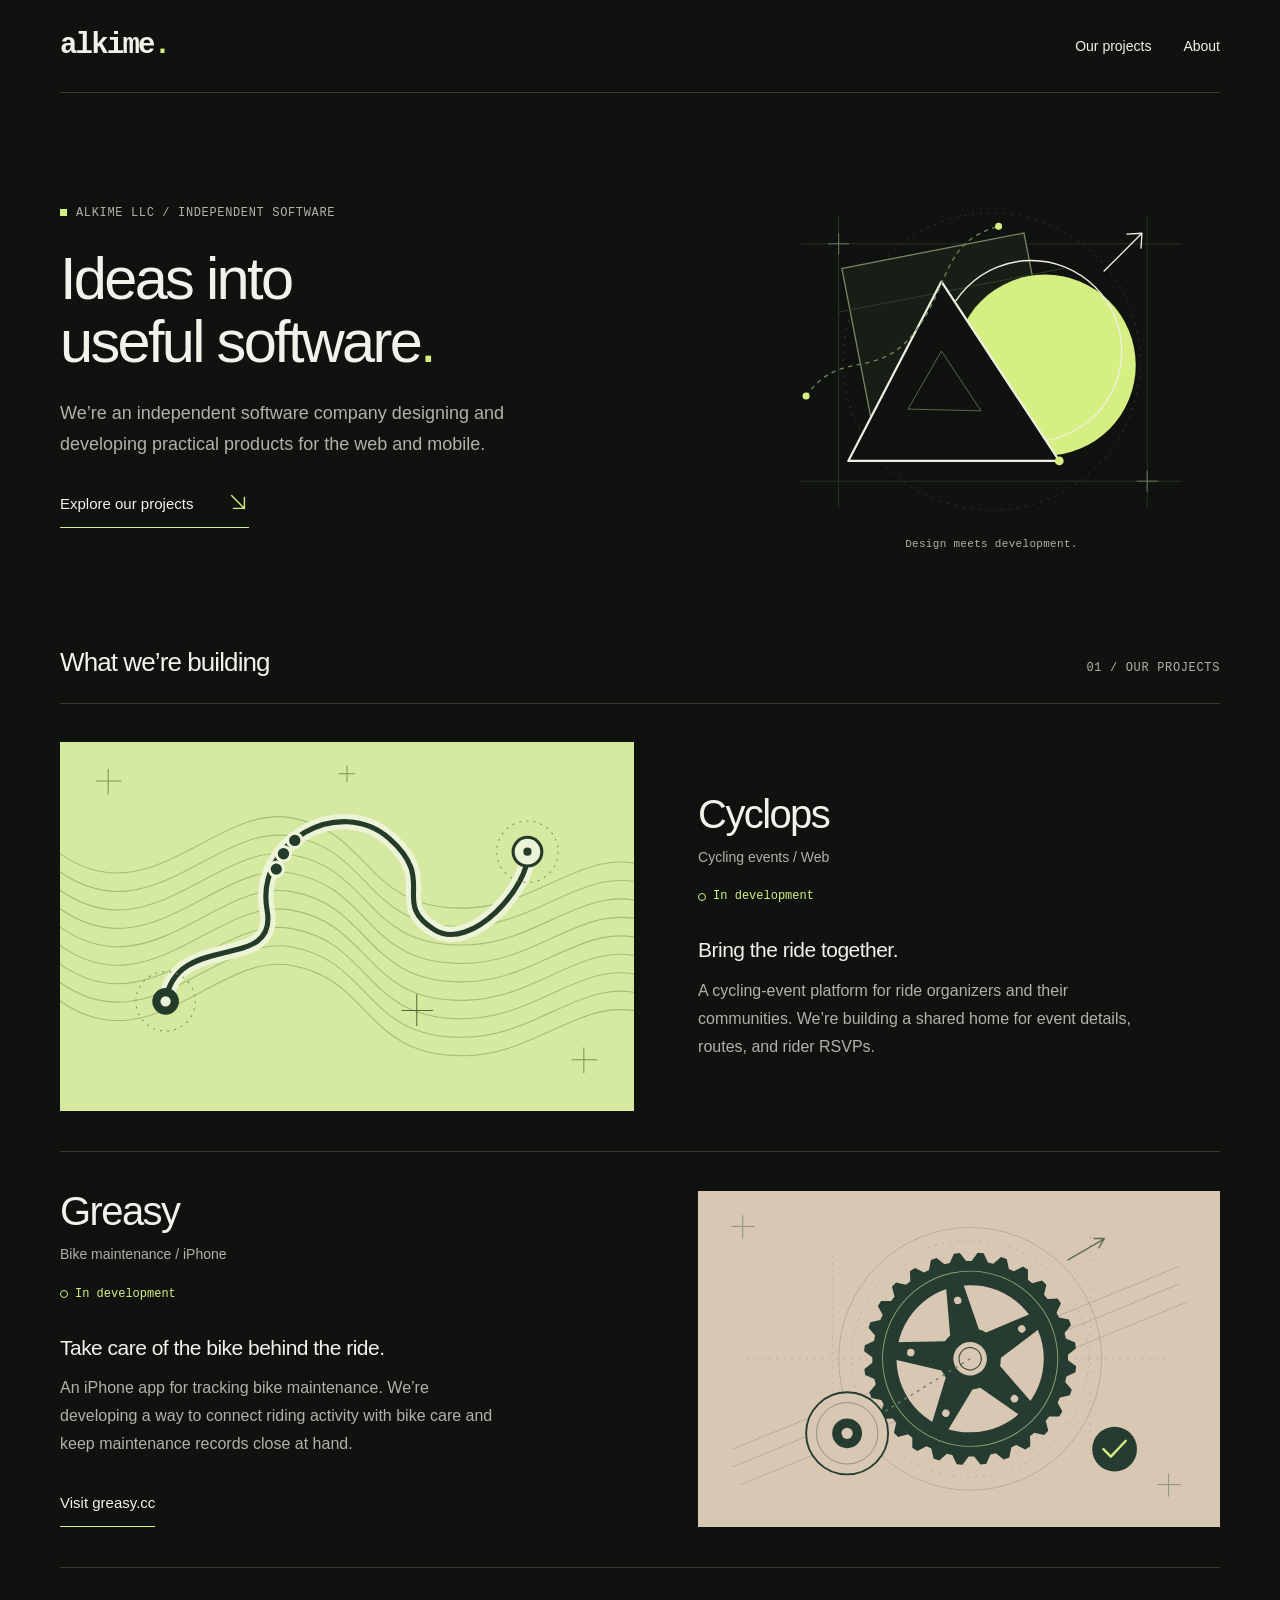
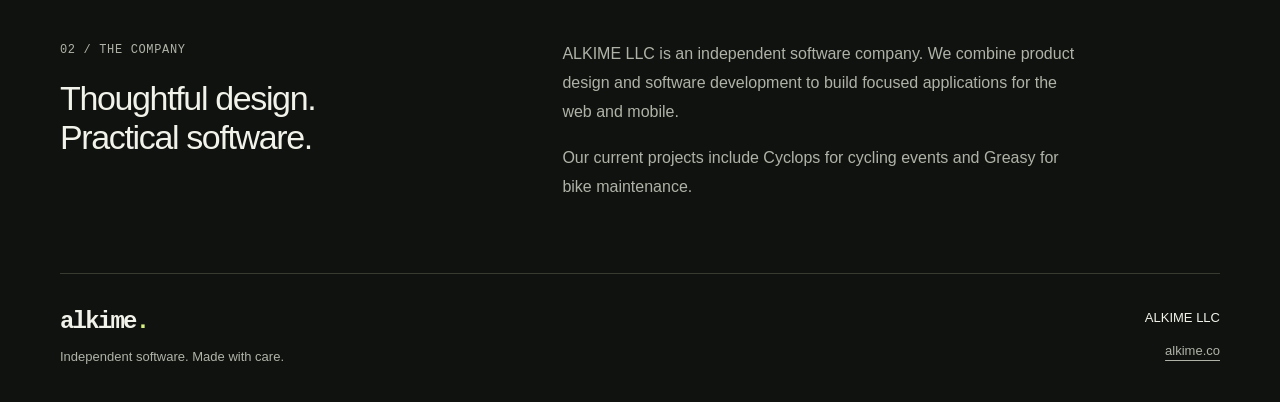
==== commit 0c7c6fa8: "Publish Greasy homepage update (4af9ab0)" ====
--- a/index.html
+++ b/index.html
@@ -1,7 +1,7 @@
-<!DOCTYPE html><html lang="en"><head><meta charSet="utf-8"/><meta http-equiv="x-ua-compatible" content="ie=edge"/><meta name="viewport" content="width=device-width, initial-scale=1, shrink-to-fit=no"/><meta name="generator" content="Gatsby 5.11.0"/><meta data-react-helmet="true" name="description" content="ALKIME LLC is an independent software company designing and developing practical web and mobile applications."/><meta data-react-helmet="true" property="og:title" content="Independent software | ALKIME LLC"/><meta data-react-helmet="true" property="og:description" content="ALKIME LLC is an independent software company designing and developing practical web and mobile applications."/><meta data-react-helmet="true" property="og:type" content="website"/><meta data-react-helmet="true" property="og:url" content="https://alkime.co"/><meta data-react-helmet="true" property="og:site_name" content="ALKIME LLC"/><meta data-react-helmet="true" name="twitter:card" content="summary"/><meta data-react-helmet="true" name="twitter:title" content="Independent software | ALKIME LLC"/><meta data-react-helmet="true" name="twitter:description" content="ALKIME LLC is an independent software company designing and developing practical web and mobile applications."/><meta name="theme-color" content="#10120f"/><style data-href="/styles.a6bfafad894acec34efd.css" data-identity="gatsby-global-css">:root{--background:#10120f;--text:#f1f2e9;--muted:#afb3a7;--line:#373c31;--accent:#d5ef82;color-scheme:dark}*{box-sizing:border-box}html{background:var(--background);scroll-padding-top:32px}body{-webkit-font-smoothing:antialiased;color:var(--text);font-family:-apple-system,BlinkMacSystemFont,Segoe UI,sans-serif;font-size:16px;line-height:1.6;margin:0}a{color:inherit;text-underline-offset:5px}a:hover{color:var(--accent)}a:focus-visible{outline:2px solid var(--accent);outline-offset:5px}::selection{background:var(--accent);color:var(--background)}h1,h2,h3,p{margin:0}h1,h2,h3{font-weight:500;line-height:1.08}.container{margin-inline:auto;width:min(1160px,calc(100% - 96px))}.skip-link{background:var(--accent);color:var(--background);left:16px;padding:12px 16px;position:fixed;top:12px;transform:translateY(-160%);z-index:10}.skip-link:focus{color:var(--background);transform:translateY(0)}.site-header{align-items:center;border-bottom:1px solid var(--line);display:flex;gap:24px;justify-content:space-between;padding-block:24px}.wordmark{align-items:center;display:inline-flex;font-family:ui-monospace,SFMono-Regular,Consolas,monospace;font-size:29px;font-weight:700;letter-spacing:-1.8px;line-height:1.3;min-height:44px;text-decoration:none}.accent,.wordmark span{color:var(--accent)}nav{display:flex;gap:32px}nav a{display:inline-flex;font-size:14px;min-height:44px;text-decoration:none}.hero,nav a{align-items:center}.hero{display:grid;gap:40px;grid-template-columns:minmax(0,1.45fr) minmax(0,1fr);padding-block:84px 94px;position:relative}.hero-copy{min-width:0}.eyebrow{color:var(--muted);font-family:ui-monospace,SFMono-Regular,Consolas,monospace;font-size:12px;letter-spacing:.65px;line-height:1.7;text-transform:uppercase}.hero .eyebrow{align-items:center;display:flex;gap:9px}.small-mark{background:var(--accent);display:inline-block;flex:0 0 7px;height:7px}h1{font-size:clamp(44px,4.65vw,66px);letter-spacing:-.045em;line-height:1.06;margin-top:24px}.hero-description{color:var(--muted);font-size:18px;line-height:1.7;margin-top:25px;max-width:47ch}.text-link{align-items:center;border-bottom:1px solid var(--accent);display:inline-flex;font-size:15px;gap:34px;justify-content:space-between;margin-top:25px;min-height:44px;padding-bottom:4px;text-decoration:none}.text-link span{color:var(--accent);font-size:24px;line-height:1}.hero-art{justify-self:end;max-width:470px;position:relative;width:100%}.hero-art svg{aspect-ratio:520/420;display:block;height:auto;width:100%}.art-caption{color:var(--muted);display:block;font-family:ui-monospace,SFMono-Regular,Consolas,monospace;font-size:11px;letter-spacing:.3px;margin-top:-10px;text-align:center}.section-heading{align-items:baseline;display:flex;gap:20px;justify-content:space-between;padding-bottom:25px}.section-heading h2{font-size:26px;letter-spacing:-.035em}.project{align-items:center;border-top:1px solid var(--line);display:grid;gap:64px;grid-template-columns:minmax(0,1.1fr) minmax(0,1fr);padding-block:38px 40px}.project:last-child{border-bottom:1px solid var(--line)}.project-art{background:#d5e9a0;min-width:0;overflow:hidden}.project-art svg{aspect-ratio:14/9;display:block;height:auto;width:100%}.project-bikecheck .project-art{background:#d7c7b3;grid-column:2;grid-row:1}.project-bikecheck .project-content{grid-column:1;grid-row:1}.project-content{min-width:0}.project h3{font-size:40px;letter-spacing:-.04em}.project-category{color:var(--muted);font-size:14px;margin-top:10px}.project-description{margin-top:27px;max-width:50ch}.project-description>p:not(.project-lead){color:var(--muted);font-size:16px;line-height:1.75;margin-top:12px}.project-lead{font-size:21px;letter-spacing:-.025em;line-height:1.4}.status{align-items:center;color:var(--accent);display:inline-flex;font-family:ui-monospace,SFMono-Regular,Consolas,monospace;font-size:12px;gap:7px;line-height:1.6;margin-top:19px}.status:before{border:1px solid;border-radius:50%;content:"";height:6px;width:6px}.about{display:grid;gap:64px;grid-template-columns:minmax(0,1fr) minmax(0,1.5fr);padding-block:72px}.about h2{font-size:34px;letter-spacing:-.04em;line-height:1.16;margin-top:18px}.about-copy{max-width:58ch}.about-copy p{color:var(--muted);font-size:16px;line-height:1.8}.about-copy p+p{margin-top:17px}.site-footer{border-top:1px solid var(--line);display:flex;gap:28px;justify-content:space-between;padding-block:25px 30px}.site-footer .wordmark{font-size:24px}.site-footer .legal a,.site-footer p{font-size:13px}.site-footer>div>p{color:var(--muted);margin-top:4px}.site-footer .legal{padding-top:9px;text-align:right}.site-footer .legal p{color:var(--text);margin:0}.site-footer .legal a{align-items:center;color:var(--muted);display:inline-flex;min-height:44px}.site-footer .legal a:hover{color:var(--accent)}@media (max-width:1024px){.container{width:calc(100% - 64px)}.hero{gap:28px;padding-block:68px 76px}.hero-description{font-size:17px}.hero .eyebrow{font-size:11px;letter-spacing:.4px}.project{gap:32px;grid-template-columns:minmax(0,1fr) minmax(0,1fr)}.about{gap:40px;grid-template-columns:minmax(0,.85fr) minmax(0,1.3fr)}.about h2{font-size:30px}}@media (max-width:760px){.container{width:calc(100% - 40px)}.site-header{gap:16px;padding-block:15px}.wordmark{font-size:25px}nav{gap:22px}.hero{display:block;padding-block:52px 57px}.hero .eyebrow{flex-wrap:wrap;font-size:10px;letter-spacing:.35px}h1{font-size:clamp(38px,10.2vw,60px);letter-spacing:-.045em;margin-top:22px;max-width:630px}.hero-description{font-size:17px;line-height:1.7;margin-top:23px;max-width:46ch}.text-link{margin-top:23px}.hero-art{display:block;margin:28px auto 0;max-width:none;width:min(100%,360px)}.hero-art svg{height:220px}.art-caption{font-size:10px;margin-top:-8px}.section-heading{display:block;padding-bottom:22px}.section-heading h2{font-size:25px}.section-heading .eyebrow{display:block;font-size:11px;margin-top:10px}.project{gap:26px;grid-template-columns:1fr;padding-block:28px 36px}.project-bikecheck .project-art,.project-bikecheck .project-content{grid-column:auto;grid-row:auto}.project-description{margin-top:23px}.project h3{font-size:33px}.project-category{margin-top:8px}.status{margin-top:11px}.project-lead{font-size:20px}.project-description>p:not(.project-lead){margin-top:10px}.about{gap:25px;grid-template-columns:1fr;padding-block:49px}.about h2{font-size:31px;margin-top:15px}.site-footer{gap:20px;padding-block:22px 26px}.site-footer>div>p{max-width:160px}}@media (max-width:360px){nav{gap:17px}nav a{font-size:13px}.hero-description{font-size:16px}.about h2{font-size:28px}}@media (prefers-reduced-motion:no-preference){html{scroll-behavior:smooth}}@media print{:root{--background:#fff;--text:#111;--muted:#444;--line:#ccc;--accent:#274400;color-scheme:light}.hero-art,.project-art,.skip-link,.text-link,nav{display:none}.container{width:100%}.hero{display:block;padding-block:35px}.about,.project{break-inside:avoid}.project{display:block}.about{padding-block:35px}.site-footer .legal a{min-height:0}}</style><title data-react-helmet="true">Independent software | ALKIME LLC</title><link data-react-helmet="true" rel="canonical" href="https://alkime.co"/><script data-react-helmet="true" type="application/ld+json">{"@context":"https://schema.org","@type":"Organization","name":"ALKIME LLC","legalName":"ALKIME LLC","url":"https://alkime.co","description":"ALKIME LLC is an independent software company designing and developing practical web and mobile applications."}</script><link rel="icon" href="/favicon-32x32.png?v=4f7aba8b85e968cf14d28a86285b3955" type="image/png"/><link rel="manifest" href="/manifest.webmanifest" crossorigin="anonymous"/><link rel="apple-touch-icon" sizes="48x48" href="/icons/icon-48x48.png?v=4f7aba8b85e968cf14d28a86285b3955"/><link rel="apple-touch-icon" sizes="72x72" href="/icons/icon-72x72.png?v=4f7aba8b85e968cf14d28a86285b3955"/><link rel="apple-touch-icon" sizes="96x96" href="/icons/icon-96x96.png?v=4f7aba8b85e968cf14d28a86285b3955"/><link rel="apple-touch-icon" sizes="144x144" href="/icons/icon-144x144.png?v=4f7aba8b85e968cf14d28a86285b3955"/><link rel="apple-touch-icon" sizes="192x192" href="/icons/icon-192x192.png?v=4f7aba8b85e968cf14d28a86285b3955"/><link rel="apple-touch-icon" sizes="256x256" href="/icons/icon-256x256.png?v=4f7aba8b85e968cf14d28a86285b3955"/><link rel="apple-touch-icon" sizes="384x384" href="/icons/icon-384x384.png?v=4f7aba8b85e968cf14d28a86285b3955"/><link rel="apple-touch-icon" sizes="512x512" href="/icons/icon-512x512.png?v=4f7aba8b85e968cf14d28a86285b3955"/></head><body><div id="___gatsby"><div style="outline:none" tabindex="-1" id="gatsby-focus-wrapper"><div class="site-shell"><a class="skip-link" href="#main">Skip to content</a><header class="site-header container"><a class="wordmark" href="#top" aria-label="ALKIME home">alkime<span aria-hidden="true">.</span></a><nav aria-label="Main navigation"><a href="#projects">Our projects</a><a href="#about">About</a></nav></header><main id="main" tabindex="-1"><section class="hero container" id="top" aria-labelledby="hero-title"><div class="hero-copy"><p class="eyebrow"><span class="small-mark" aria-hidden="true"></span> ALKIME LLC / Independent software</p><h1 id="hero-title">Ideas into<br/>useful software<span class="accent">.</span></h1><p class="hero-description">We’re an independent software company designing and developing practical products for the web and mobile.</p><a class="text-link" href="#projects">Explore our projects<span aria-hidden="true"><svg width="22" height="22" viewBox="0 0 24 24" fill="none" focusable="false"><path d="M5 5L19 19M7 19H19V7" stroke="currentColor" stroke-width="1.5" stroke-linecap="round" stroke-linejoin="round"></path></svg></span></a></div><div class="hero-art" aria-hidden="true"><svg xmlns="http://www.w3.org/2000/svg" viewBox="0 0 520 420" fill="none" focusable="false"><path d="M43 76H477M43 346H477M86 43V377M437 43V377" stroke="#2d352b"></path><circle cx="260" cy="210" r="169" stroke="#3b4535" stroke-dasharray="2 7"></circle><rect x="108" y="82" width="211" height="211" transform="rotate(-11 213 188)" fill="#171e16" stroke="#768566" stroke-width="1.5"></rect><path d="M85 154L342 104M116 311L373 261" stroke="#35412d"></path><circle cx="321" cy="214" r="103" fill="#d5ef82"></circle><circle cx="305" cy="198" r="103" stroke="#edf0e2" stroke-width="1.5"></circle><path d="M203 119L337 323H97Z" fill="#10120f" stroke="#edf0e2" stroke-width="2.5" stroke-linejoin="round"></path><path d="M165 264L203 198L248 266Z" stroke="#647452" stroke-width="1"></path><path d="M49 249C91 191 131 237 178 169C214 117 205 74 268 56" stroke="#70835b" stroke-width="1.5" stroke-dasharray="4 6" stroke-linecap="round"></path><circle cx="49" cy="249" r="4" fill="#d5ef82"></circle><circle cx="268" cy="56" r="4" fill="#d5ef82"></circle><path d="M74 76H98M86 64V88M425 346H449M437 334V358" stroke="#768566"></path><path d="M388 107L431 64M414 65L431 64L430 81" stroke="#edf0e2" stroke-width="1.5" stroke-linecap="round" stroke-linejoin="round"></path><circle cx="337" cy="323" r="5" fill="#d5ef82"></circle></svg><span class="art-caption">Design meets development.</span></div></section><section class="projects container" id="projects" aria-labelledby="projects-title"><div class="section-heading"><h2 id="projects-title">What we’re building</h2><span class="eyebrow">01 / Our projects</span></div><article class="project project-cyclops" aria-labelledby="cyclops-title"><div class="project-art" aria-hidden="true"><svg xmlns="http://www.w3.org/2000/svg" viewBox="0 0 560 360" fill="none" focusable="false"><rect width="560" height="360" fill="#d5e9a0"></rect><g stroke="#a6bf78" stroke-width="1.1"><path d="M-20 92C77 188 148 59 226 74C305 88 297 164 395 162C470 161 515 96 580 124"></path><path d="M-20 110C79 206 149 77 226 92C305 106 297 182 395 180C470 179 515 114 580 142"></path><path d="M-20 128C79 224 149 95 226 110C305 124 297 200 395 198C470 197 515 132 580 160"></path><path d="M-20 146C79 242 149 113 226 128C305 142 297 218 395 216C470 215 515 150 580 178"></path><path d="M-20 164C79 260 149 131 226 146C305 160 297 236 395 234C470 233 515 168 580 196"></path><path d="M-20 182C79 278 149 149 226 164C305 178 297 254 395 252C470 251 515 186 580 214"></path><path d="M-20 200C79 296 149 167 226 182C305 196 297 272 395 270C470 269 515 204 580 232"></path><path d="M-20 218C79 314 149 185 226 200C305 214 297 290 395 288C470 287 515 222 580 250"></path><path d="M-20 236C79 332 149 203 226 218C305 232 297 308 395 306C470 305 515 240 580 268"></path></g><path d="M103 253C113 183 213 226 202 164C190 97 273 52 321 94C369 136 322 156 365 183C401 206 460 139 456 107" stroke="#ecf4d8" stroke-width="15" stroke-linecap="round"></path><path d="M103 253C113 183 213 226 202 164C190 97 273 52 321 94C369 136 322 156 365 183C401 206 460 139 456 107" stroke="#243b29" stroke-width="5" stroke-linecap="round"></path><circle cx="103" cy="253" r="13" fill="#243b29"></circle><circle cx="103" cy="253" r="5" fill="#ecf4d8"></circle><circle cx="456" cy="107" r="14" fill="#ecf4d8" stroke="#243b29" stroke-width="3"></circle><circle cx="456" cy="107" r="4" fill="#243b29"></circle><g fill="#243b29" stroke="#ecf4d8" stroke-width="3"><circle cx="211" cy="124" r="7"></circle><circle cx="218" cy="109" r="7"></circle><circle cx="229" cy="96" r="7"></circle></g><path d="M348 246V277M333 262H364" stroke="#536a3b"></path><path d="M35 38H60M47 26V51M499 310H524M511 298V323" stroke="#789454"></path><path d="M272 31H288M280 23V39" stroke="#789454"></path><circle cx="103" cy="253" r="29" stroke="#779155" stroke-dasharray="2 5"></circle><circle cx="456" cy="107" r="30" stroke="#779155" stroke-dasharray="2 5"></circle></svg></div><div class="project-content"><div class="project-identity"><h3 id="cyclops-title">Cyclops</h3><p class="project-category">Cycling events / Web</p><span class="status">In development</span></div><div class="project-description"><p class="project-lead">Bring the ride together.</p><p>A cycling-event platform for ride organizers and their communities. We’re building a shared home for event details, routes, and rider RSVPs.</p></div></div></article><article class="project project-bikecheck" aria-labelledby="bikecheck-title"><div class="project-art" aria-hidden="true"><svg xmlns="http://www.w3.org/2000/svg" viewBox="0 0 560 360" fill="none" focusable="false"><rect width="560" height="360" fill="#d7c7b3"></rect><path d="M37 277L516 81M37 296L516 100M46 315L525 119" stroke="#b8aa96" stroke-width="1"></path><path d="M144 69V302M421 49V294M52 180H509" stroke="#b8aa96" stroke-dasharray="2 6"></path><circle cx="292" cy="180" r="141" stroke="#b8aa96"></circle><circle cx="292" cy="180" r="127" stroke="#b8aa96" stroke-dasharray="2 6"></circle><g transform="translate(292 180) rotate(-12)"><polygon points="105.00,0.00 113.82,6.39 113.28,12.76 103.52,17.59 102.37,23.36 109.54,31.56 107.60,37.65 97.01,40.18 94.60,45.56 99.78,55.14 96.53,60.65 85.63,60.76 82.09,65.47 85.00,75.96 80.61,80.61 69.97,78.29 65.47,82.09 65.97,92.97 60.65,96.53 50.79,91.90 45.56,94.60 43.63,105.32 37.65,107.60 29.07,100.90 23.36,102.37 19.10,112.39 12.76,113.28 5.89,104.83 0.00,105.00 -6.39,113.82 -12.76,113.28 -17.59,103.52 -23.36,102.37 -31.56,109.54 -37.65,107.60 -40.18,97.01 -45.56,94.60 -55.14,99.78 -60.65,96.53 -60.76,85.63 -65.47,82.09 -75.96,85.00 -80.61,80.61 -78.29,69.97 -82.09,65.47 -92.97,65.97 -96.53,60.65 -91.90,50.79 -94.60,45.56 -105.32,43.63 -107.60,37.65 -100.90,29.07 -102.37,23.36 -112.39,19.10 -113.28,12.76 -104.83,5.89 -105.00,0.00 -113.82,-6.39 -113.28,-12.76 -103.52,-17.59 -102.37,-23.36 -109.54,-31.56 -107.60,-37.65 -97.01,-40.18 -94.60,-45.56 -99.78,-55.14 -96.53,-60.65 -85.63,-60.76 -82.09,-65.47 -85.00,-75.96 -80.61,-80.61 -69.97,-78.29 -65.47,-82.09 -65.97,-92.97 -60.65,-96.53 -50.79,-91.90 -45.56,-94.60 -43.63,-105.32 -37.65,-107.60 -29.07,-100.90 -23.36,-102.37 -19.10,-112.39 -12.76,-113.28 -5.89,-104.83 -0.00,-105.00 6.39,-113.82 12.76,-113.28 17.59,-103.52 23.36,-102.37 31.56,-109.54 37.65,-107.60 40.18,-97.01 45.56,-94.60 55.14,-99.78 60.65,-96.53 60.76,-85.63 65.47,-82.09 75.96,-85.00 80.61,-80.61 78.29,-69.97 82.09,-65.47 92.97,-65.97 96.53,-60.65 91.90,-50.79 94.60,-45.56 105.32,-43.63 107.60,-37.65 100.90,-29.07 102.37,-23.36 112.39,-19.10 113.28,-12.76 104.83,-5.89" fill="#263c30"></polygon><circle r="94" stroke="#8ea078" stroke-width="1"></circle><circle r="79" fill="#d7c7b3"></circle><g transform="rotate(0)"><path d="M-9 -83L-16 -27H16L9 -83Z" fill="#263c30"></path><circle cy="-64" r="4" fill="#d7c7b3"></circle></g><g transform="rotate(72)"><path d="M-9 -83L-16 -27H16L9 -83Z" fill="#263c30"></path><circle cy="-64" r="4" fill="#d7c7b3"></circle></g><g transform="rotate(144)"><path d="M-9 -83L-16 -27H16L9 -83Z" fill="#263c30"></path><circle cy="-64" r="4" fill="#d7c7b3"></circle></g><g transform="rotate(216)"><path d="M-9 -83L-16 -27H16L9 -83Z" fill="#263c30"></path><circle cy="-64" r="4" fill="#d7c7b3"></circle></g><g transform="rotate(288)"><path d="M-9 -83L-16 -27H16L9 -83Z" fill="#263c30"></path><circle cy="-64" r="4" fill="#d7c7b3"></circle></g><circle r="33" fill="#263c30"></circle><circle r="18" fill="#d7c7b3"></circle><circle r="12" stroke="#263c30"></circle></g><path d="M292 180L198 238" stroke="#718065" stroke-width="1.5" stroke-dasharray="3 5"></path><circle cx="160" cy="260" r="44" fill="#d7c7b3" stroke="#263c30" stroke-width="2"></circle><circle cx="160" cy="260" r="33" stroke="#8e9278"></circle><circle cx="160" cy="260" r="16" fill="#263c30"></circle><circle cx="160" cy="260" r="6" fill="#d7c7b3"></circle><path d="M397 74L435 52M425 51L436 51L430 61" stroke="#5b6e50" stroke-width="1.5" stroke-linecap="round" stroke-linejoin="round"></path><circle cx="447" cy="277" r="24" fill="#263c30"></circle><path d="M435 277L443 285L459 268" stroke="#d5ef82" stroke-width="2.5" stroke-linecap="round" stroke-linejoin="round"></path><path d="M36 38H61M48 26V51M493 315H518M505 303V328" stroke="#8b9179"></path></svg></div><div class="project-content"><div class="project-identity"><h3 id="bikecheck-title">BikeCheck</h3><p class="project-category">Bike maintenance / iPhone</p><span class="status">In development</span></div><div class="project-description"><p class="project-lead">Take care of the bike behind the ride.</p><p>An iPhone app for tracking bike maintenance. We’re developing a way to connect riding activity with bike care and keep maintenance records close at hand.</p></div></div></article></section><section class="about container" id="about" aria-labelledby="about-title"><div><p class="eyebrow">02 / The company</p><h2 id="about-title">Thoughtful design.<br/>Practical software.</h2></div><div class="about-copy"><p>ALKIME LLC is an independent software company. We combine product design and software development to build focused applications for the web and mobile.</p><p>Our current projects include Cyclops for cycling events and BikeCheck for bike maintenance.</p></div></section></main><footer class="site-footer container"><div><a class="wordmark" href="#top" aria-label="Back to ALKIME home">alkime<span aria-hidden="true">.</span></a><p>Independent software. Made with care.</p></div><div class="legal"><p>ALKIME LLC</p><a href="https://alkime.co/">alkime.co</a></div></footer></div></div><div id="gatsby-announcer" style="position:absolute;top:0;width:1px;height:1px;padding:0;overflow:hidden;clip:rect(0, 0, 0, 0);white-space:nowrap;border:0" aria-live="assertive" aria-atomic="true"></div></div><script id="gatsby-script-loader">/*<![CDATA[*/window.pagePath="/";/*]]>*/</script><!-- slice-start id="_gatsby-scripts-1" -->
+<!DOCTYPE html><html lang="en"><head><meta charSet="utf-8"/><meta http-equiv="x-ua-compatible" content="ie=edge"/><meta name="viewport" content="width=device-width, initial-scale=1, shrink-to-fit=no"/><meta name="generator" content="Gatsby 5.11.0"/><meta data-react-helmet="true" name="description" content="ALKIME LLC is an independent software company designing and developing practical web and mobile applications."/><meta data-react-helmet="true" property="og:title" content="Independent software | ALKIME LLC"/><meta data-react-helmet="true" property="og:description" content="ALKIME LLC is an independent software company designing and developing practical web and mobile applications."/><meta data-react-helmet="true" property="og:type" content="website"/><meta data-react-helmet="true" property="og:url" content="https://alkime.co"/><meta data-react-helmet="true" property="og:site_name" content="ALKIME LLC"/><meta data-react-helmet="true" name="twitter:card" content="summary"/><meta data-react-helmet="true" name="twitter:title" content="Independent software | ALKIME LLC"/><meta data-react-helmet="true" name="twitter:description" content="ALKIME LLC is an independent software company designing and developing practical web and mobile applications."/><meta name="theme-color" content="#10120f"/><style data-href="/styles.4ca6af4500b6e5c16cdd.css" data-identity="gatsby-global-css">:root{--background:#10120f;--text:#f1f2e9;--muted:#afb3a7;--line:#373c31;--accent:#d5ef82;color-scheme:dark}*{box-sizing:border-box}html{background:var(--background);scroll-padding-top:32px}body{-webkit-font-smoothing:antialiased;color:var(--text);font-family:-apple-system,BlinkMacSystemFont,Segoe UI,sans-serif;font-size:16px;line-height:1.6;margin:0}a{color:inherit;text-underline-offset:5px}a:hover{color:var(--accent)}a:focus-visible{outline:2px solid var(--accent);outline-offset:5px}::selection{background:var(--accent);color:var(--background)}h1,h2,h3,p{margin:0}h1,h2,h3{font-weight:500;line-height:1.08}.container{margin-inline:auto;width:min(1160px,calc(100% - 96px))}.skip-link{background:var(--accent);color:var(--background);left:16px;padding:12px 16px;position:fixed;top:12px;transform:translateY(-160%);z-index:10}.skip-link:focus{color:var(--background);transform:translateY(0)}.site-header{align-items:center;border-bottom:1px solid var(--line);display:flex;gap:24px;justify-content:space-between;padding-block:24px}.wordmark{align-items:center;display:inline-flex;font-family:ui-monospace,SFMono-Regular,Consolas,monospace;font-size:29px;font-weight:700;letter-spacing:-1.8px;line-height:1.3;min-height:44px;text-decoration:none}.accent,.wordmark span{color:var(--accent)}nav{display:flex;gap:32px}nav a{display:inline-flex;font-size:14px;min-height:44px;text-decoration:none}.hero,nav a{align-items:center}.hero{display:grid;gap:40px;grid-template-columns:minmax(0,1.45fr) minmax(0,1fr);padding-block:84px 94px;position:relative}.hero-copy{min-width:0}.eyebrow{color:var(--muted);font-family:ui-monospace,SFMono-Regular,Consolas,monospace;font-size:12px;letter-spacing:.65px;line-height:1.7;text-transform:uppercase}.hero .eyebrow{align-items:center;display:flex;gap:9px}.small-mark{background:var(--accent);display:inline-block;flex:0 0 7px;height:7px}h1{font-size:clamp(44px,4.65vw,66px);letter-spacing:-.045em;line-height:1.06;margin-top:24px}.hero-description{color:var(--muted);font-size:18px;line-height:1.7;margin-top:25px;max-width:47ch}.text-link{align-items:center;border-bottom:1px solid var(--accent);display:inline-flex;font-size:15px;gap:34px;justify-content:space-between;margin-top:25px;min-height:44px;padding-bottom:4px;text-decoration:none}.text-link span{color:var(--accent);font-size:24px;line-height:1}.hero-art{justify-self:end;max-width:470px;position:relative;width:100%}.hero-art svg{aspect-ratio:520/420;display:block;height:auto;width:100%}.art-caption{color:var(--muted);display:block;font-family:ui-monospace,SFMono-Regular,Consolas,monospace;font-size:11px;letter-spacing:.3px;margin-top:-10px;text-align:center}.section-heading{align-items:baseline;display:flex;gap:20px;justify-content:space-between;padding-bottom:25px}.section-heading h2{font-size:26px;letter-spacing:-.035em}.project{align-items:center;border-top:1px solid var(--line);display:grid;gap:64px;grid-template-columns:minmax(0,1.1fr) minmax(0,1fr);padding-block:38px 40px}.project:last-child{border-bottom:1px solid var(--line)}.project-art{background:#d5e9a0;min-width:0;overflow:hidden}.project-art svg{aspect-ratio:14/9;display:block;height:auto;width:100%}.project-greasy .project-art{background:#d7c7b3;grid-column:2;grid-row:1}.project-greasy .project-content{grid-column:1;grid-row:1}.project-content{min-width:0}.project h3{font-size:40px;letter-spacing:-.04em}.project-category{color:var(--muted);font-size:14px;margin-top:10px}.project-description{margin-top:27px;max-width:50ch}.project-description>p:not(.project-lead){color:var(--muted);font-size:16px;line-height:1.75;margin-top:12px}.project-lead{font-size:21px;letter-spacing:-.025em;line-height:1.4}.status{align-items:center;color:var(--accent);display:inline-flex;font-family:ui-monospace,SFMono-Regular,Consolas,monospace;font-size:12px;gap:7px;line-height:1.6;margin-top:19px}.status:before{border:1px solid;border-radius:50%;content:"";height:6px;width:6px}.about{display:grid;gap:64px;grid-template-columns:minmax(0,1fr) minmax(0,1.5fr);padding-block:72px}.about h2{font-size:34px;letter-spacing:-.04em;line-height:1.16;margin-top:18px}.about-copy{max-width:58ch}.about-copy p{color:var(--muted);font-size:16px;line-height:1.8}.about-copy p+p{margin-top:17px}.site-footer{border-top:1px solid var(--line);display:flex;gap:28px;justify-content:space-between;padding-block:25px 30px}.site-footer .wordmark{font-size:24px}.site-footer .legal a,.site-footer p{font-size:13px}.site-footer>div>p{color:var(--muted);margin-top:4px}.site-footer .legal{padding-top:9px;text-align:right}.site-footer .legal p{color:var(--text);margin:0}.site-footer .legal a{align-items:center;color:var(--muted);display:inline-flex;min-height:44px}.site-footer .legal a:hover{color:var(--accent)}@media (max-width:1024px){.container{width:calc(100% - 64px)}.hero{gap:28px;padding-block:68px 76px}.hero-description{font-size:17px}.hero .eyebrow{font-size:11px;letter-spacing:.4px}.project{gap:32px;grid-template-columns:minmax(0,1fr) minmax(0,1fr)}.about{gap:40px;grid-template-columns:minmax(0,.85fr) minmax(0,1.3fr)}.about h2{font-size:30px}}@media (max-width:760px){.container{width:calc(100% - 40px)}.site-header{gap:16px;padding-block:15px}.wordmark{font-size:25px}nav{gap:22px}.hero{display:block;padding-block:52px 57px}.hero .eyebrow{flex-wrap:wrap;font-size:10px;letter-spacing:.35px}h1{font-size:clamp(38px,10.2vw,60px);letter-spacing:-.045em;margin-top:22px;max-width:630px}.hero-description{font-size:17px;line-height:1.7;margin-top:23px;max-width:46ch}.text-link{margin-top:23px}.hero-art{display:block;margin:28px auto 0;max-width:none;width:min(100%,360px)}.hero-art svg{height:220px}.art-caption{font-size:10px;margin-top:-8px}.section-heading{display:block;padding-bottom:22px}.section-heading h2{font-size:25px}.section-heading .eyebrow{display:block;font-size:11px;margin-top:10px}.project{gap:26px;grid-template-columns:1fr;padding-block:28px 36px}.project-greasy .project-art,.project-greasy .project-content{grid-column:auto;grid-row:auto}.project-description{margin-top:23px}.project h3{font-size:33px}.project-category{margin-top:8px}.status{margin-top:11px}.project-lead{font-size:20px}.project-description>p:not(.project-lead){margin-top:10px}.about{gap:25px;grid-template-columns:1fr;padding-block:49px}.about h2{font-size:31px;margin-top:15px}.site-footer{gap:20px;padding-block:22px 26px}.site-footer>div>p{max-width:160px}}@media (max-width:360px){nav{gap:17px}nav a{font-size:13px}.hero-description{font-size:16px}.about h2{font-size:28px}}@media (prefers-reduced-motion:no-preference){html{scroll-behavior:smooth}}@media print{:root{--background:#fff;--text:#111;--muted:#444;--line:#ccc;--accent:#274400;color-scheme:light}.hero-art,.project-art,.skip-link,.text-link,nav{display:none}.container{width:100%}.hero{display:block;padding-block:35px}.about,.project{break-inside:avoid}.project{display:block}.about{padding-block:35px}.site-footer .legal a{min-height:0}}</style><title data-react-helmet="true">Independent software | ALKIME LLC</title><link data-react-helmet="true" rel="canonical" href="https://alkime.co"/><script data-react-helmet="true" type="application/ld+json">{"@context":"https://schema.org","@type":"Organization","name":"ALKIME LLC","legalName":"ALKIME LLC","url":"https://alkime.co","description":"ALKIME LLC is an independent software company designing and developing practical web and mobile applications."}</script><link rel="icon" href="/favicon-32x32.png?v=4f7aba8b85e968cf14d28a86285b3955" type="image/png"/><link rel="manifest" href="/manifest.webmanifest" crossorigin="anonymous"/><link rel="apple-touch-icon" sizes="48x48" href="/icons/icon-48x48.png?v=4f7aba8b85e968cf14d28a86285b3955"/><link rel="apple-touch-icon" sizes="72x72" href="/icons/icon-72x72.png?v=4f7aba8b85e968cf14d28a86285b3955"/><link rel="apple-touch-icon" sizes="96x96" href="/icons/icon-96x96.png?v=4f7aba8b85e968cf14d28a86285b3955"/><link rel="apple-touch-icon" sizes="144x144" href="/icons/icon-144x144.png?v=4f7aba8b85e968cf14d28a86285b3955"/><link rel="apple-touch-icon" sizes="192x192" href="/icons/icon-192x192.png?v=4f7aba8b85e968cf14d28a86285b3955"/><link rel="apple-touch-icon" sizes="256x256" href="/icons/icon-256x256.png?v=4f7aba8b85e968cf14d28a86285b3955"/><link rel="apple-touch-icon" sizes="384x384" href="/icons/icon-384x384.png?v=4f7aba8b85e968cf14d28a86285b3955"/><link rel="apple-touch-icon" sizes="512x512" href="/icons/icon-512x512.png?v=4f7aba8b85e968cf14d28a86285b3955"/></head><body><div id="___gatsby"><div style="outline:none" tabindex="-1" id="gatsby-focus-wrapper"><div class="site-shell"><a class="skip-link" href="#main">Skip to content</a><header class="site-header container"><a class="wordmark" href="#top" aria-label="ALKIME home">alkime<span aria-hidden="true">.</span></a><nav aria-label="Main navigation"><a href="#projects">Our projects</a><a href="#about">About</a></nav></header><main id="main" tabindex="-1"><section class="hero container" id="top" aria-labelledby="hero-title"><div class="hero-copy"><p class="eyebrow"><span class="small-mark" aria-hidden="true"></span> ALKIME LLC / Independent software</p><h1 id="hero-title">Ideas into<br/>useful software<span class="accent">.</span></h1><p class="hero-description">We’re an independent software company designing and developing practical products for the web and mobile.</p><a class="text-link" href="#projects">Explore our projects<span aria-hidden="true"><svg width="22" height="22" viewBox="0 0 24 24" fill="none" focusable="false"><path d="M5 5L19 19M7 19H19V7" stroke="currentColor" stroke-width="1.5" stroke-linecap="round" stroke-linejoin="round"></path></svg></span></a></div><div class="hero-art" aria-hidden="true"><svg xmlns="http://www.w3.org/2000/svg" viewBox="0 0 520 420" fill="none" focusable="false"><path d="M43 76H477M43 346H477M86 43V377M437 43V377" stroke="#2d352b"></path><circle cx="260" cy="210" r="169" stroke="#3b4535" stroke-dasharray="2 7"></circle><rect x="108" y="82" width="211" height="211" transform="rotate(-11 213 188)" fill="#171e16" stroke="#768566" stroke-width="1.5"></rect><path d="M85 154L342 104M116 311L373 261" stroke="#35412d"></path><circle cx="321" cy="214" r="103" fill="#d5ef82"></circle><circle cx="305" cy="198" r="103" stroke="#edf0e2" stroke-width="1.5"></circle><path d="M203 119L337 323H97Z" fill="#10120f" stroke="#edf0e2" stroke-width="2.5" stroke-linejoin="round"></path><path d="M165 264L203 198L248 266Z" stroke="#647452" stroke-width="1"></path><path d="M49 249C91 191 131 237 178 169C214 117 205 74 268 56" stroke="#70835b" stroke-width="1.5" stroke-dasharray="4 6" stroke-linecap="round"></path><circle cx="49" cy="249" r="4" fill="#d5ef82"></circle><circle cx="268" cy="56" r="4" fill="#d5ef82"></circle><path d="M74 76H98M86 64V88M425 346H449M437 334V358" stroke="#768566"></path><path d="M388 107L431 64M414 65L431 64L430 81" stroke="#edf0e2" stroke-width="1.5" stroke-linecap="round" stroke-linejoin="round"></path><circle cx="337" cy="323" r="5" fill="#d5ef82"></circle></svg><span class="art-caption">Design meets development.</span></div></section><section class="projects container" id="projects" aria-labelledby="projects-title"><div class="section-heading"><h2 id="projects-title">What we’re building</h2><span class="eyebrow">01 / Our projects</span></div><article class="project project-cyclops" aria-labelledby="cyclops-title"><div class="project-art" aria-hidden="true"><svg xmlns="http://www.w3.org/2000/svg" viewBox="0 0 560 360" fill="none" focusable="false"><rect width="560" height="360" fill="#d5e9a0"></rect><g stroke="#a6bf78" stroke-width="1.1"><path d="M-20 92C77 188 148 59 226 74C305 88 297 164 395 162C470 161 515 96 580 124"></path><path d="M-20 110C79 206 149 77 226 92C305 106 297 182 395 180C470 179 515 114 580 142"></path><path d="M-20 128C79 224 149 95 226 110C305 124 297 200 395 198C470 197 515 132 580 160"></path><path d="M-20 146C79 242 149 113 226 128C305 142 297 218 395 216C470 215 515 150 580 178"></path><path d="M-20 164C79 260 149 131 226 146C305 160 297 236 395 234C470 233 515 168 580 196"></path><path d="M-20 182C79 278 149 149 226 164C305 178 297 254 395 252C470 251 515 186 580 214"></path><path d="M-20 200C79 296 149 167 226 182C305 196 297 272 395 270C470 269 515 204 580 232"></path><path d="M-20 218C79 314 149 185 226 200C305 214 297 290 395 288C470 287 515 222 580 250"></path><path d="M-20 236C79 332 149 203 226 218C305 232 297 308 395 306C470 305 515 240 580 268"></path></g><path d="M103 253C113 183 213 226 202 164C190 97 273 52 321 94C369 136 322 156 365 183C401 206 460 139 456 107" stroke="#ecf4d8" stroke-width="15" stroke-linecap="round"></path><path d="M103 253C113 183 213 226 202 164C190 97 273 52 321 94C369 136 322 156 365 183C401 206 460 139 456 107" stroke="#243b29" stroke-width="5" stroke-linecap="round"></path><circle cx="103" cy="253" r="13" fill="#243b29"></circle><circle cx="103" cy="253" r="5" fill="#ecf4d8"></circle><circle cx="456" cy="107" r="14" fill="#ecf4d8" stroke="#243b29" stroke-width="3"></circle><circle cx="456" cy="107" r="4" fill="#243b29"></circle><g fill="#243b29" stroke="#ecf4d8" stroke-width="3"><circle cx="211" cy="124" r="7"></circle><circle cx="218" cy="109" r="7"></circle><circle cx="229" cy="96" r="7"></circle></g><path d="M348 246V277M333 262H364" stroke="#536a3b"></path><path d="M35 38H60M47 26V51M499 310H524M511 298V323" stroke="#789454"></path><path d="M272 31H288M280 23V39" stroke="#789454"></path><circle cx="103" cy="253" r="29" stroke="#779155" stroke-dasharray="2 5"></circle><circle cx="456" cy="107" r="30" stroke="#779155" stroke-dasharray="2 5"></circle></svg></div><div class="project-content"><div class="project-identity"><h3 id="cyclops-title">Cyclops</h3><p class="project-category">Cycling events / Web</p><span class="status">In development</span></div><div class="project-description"><p class="project-lead">Bring the ride together.</p><p>A cycling-event platform for ride organizers and their communities. We’re building a shared home for event details, routes, and rider RSVPs.</p></div></div></article><article class="project project-greasy" aria-labelledby="greasy-title"><div class="project-art" aria-hidden="true"><svg xmlns="http://www.w3.org/2000/svg" viewBox="0 0 560 360" fill="none" focusable="false"><rect width="560" height="360" fill="#d7c7b3"></rect><path d="M37 277L516 81M37 296L516 100M46 315L525 119" stroke="#b8aa96" stroke-width="1"></path><path d="M144 69V302M421 49V294M52 180H509" stroke="#b8aa96" stroke-dasharray="2 6"></path><circle cx="292" cy="180" r="141" stroke="#b8aa96"></circle><circle cx="292" cy="180" r="127" stroke="#b8aa96" stroke-dasharray="2 6"></circle><g transform="translate(292 180) rotate(-12)"><polygon points="105.00,0.00 113.82,6.39 113.28,12.76 103.52,17.59 102.37,23.36 109.54,31.56 107.60,37.65 97.01,40.18 94.60,45.56 99.78,55.14 96.53,60.65 85.63,60.76 82.09,65.47 85.00,75.96 80.61,80.61 69.97,78.29 65.47,82.09 65.97,92.97 60.65,96.53 50.79,91.90 45.56,94.60 43.63,105.32 37.65,107.60 29.07,100.90 23.36,102.37 19.10,112.39 12.76,113.28 5.89,104.83 0.00,105.00 -6.39,113.82 -12.76,113.28 -17.59,103.52 -23.36,102.37 -31.56,109.54 -37.65,107.60 -40.18,97.01 -45.56,94.60 -55.14,99.78 -60.65,96.53 -60.76,85.63 -65.47,82.09 -75.96,85.00 -80.61,80.61 -78.29,69.97 -82.09,65.47 -92.97,65.97 -96.53,60.65 -91.90,50.79 -94.60,45.56 -105.32,43.63 -107.60,37.65 -100.90,29.07 -102.37,23.36 -112.39,19.10 -113.28,12.76 -104.83,5.89 -105.00,0.00 -113.82,-6.39 -113.28,-12.76 -103.52,-17.59 -102.37,-23.36 -109.54,-31.56 -107.60,-37.65 -97.01,-40.18 -94.60,-45.56 -99.78,-55.14 -96.53,-60.65 -85.63,-60.76 -82.09,-65.47 -85.00,-75.96 -80.61,-80.61 -69.97,-78.29 -65.47,-82.09 -65.97,-92.97 -60.65,-96.53 -50.79,-91.90 -45.56,-94.60 -43.63,-105.32 -37.65,-107.60 -29.07,-100.90 -23.36,-102.37 -19.10,-112.39 -12.76,-113.28 -5.89,-104.83 -0.00,-105.00 6.39,-113.82 12.76,-113.28 17.59,-103.52 23.36,-102.37 31.56,-109.54 37.65,-107.60 40.18,-97.01 45.56,-94.60 55.14,-99.78 60.65,-96.53 60.76,-85.63 65.47,-82.09 75.96,-85.00 80.61,-80.61 78.29,-69.97 82.09,-65.47 92.97,-65.97 96.53,-60.65 91.90,-50.79 94.60,-45.56 105.32,-43.63 107.60,-37.65 100.90,-29.07 102.37,-23.36 112.39,-19.10 113.28,-12.76 104.83,-5.89" fill="#263c30"></polygon><circle r="94" stroke="#8ea078" stroke-width="1"></circle><circle r="79" fill="#d7c7b3"></circle><g transform="rotate(0)"><path d="M-9 -83L-16 -27H16L9 -83Z" fill="#263c30"></path><circle cy="-64" r="4" fill="#d7c7b3"></circle></g><g transform="rotate(72)"><path d="M-9 -83L-16 -27H16L9 -83Z" fill="#263c30"></path><circle cy="-64" r="4" fill="#d7c7b3"></circle></g><g transform="rotate(144)"><path d="M-9 -83L-16 -27H16L9 -83Z" fill="#263c30"></path><circle cy="-64" r="4" fill="#d7c7b3"></circle></g><g transform="rotate(216)"><path d="M-9 -83L-16 -27H16L9 -83Z" fill="#263c30"></path><circle cy="-64" r="4" fill="#d7c7b3"></circle></g><g transform="rotate(288)"><path d="M-9 -83L-16 -27H16L9 -83Z" fill="#263c30"></path><circle cy="-64" r="4" fill="#d7c7b3"></circle></g><circle r="33" fill="#263c30"></circle><circle r="18" fill="#d7c7b3"></circle><circle r="12" stroke="#263c30"></circle></g><path d="M292 180L198 238" stroke="#718065" stroke-width="1.5" stroke-dasharray="3 5"></path><circle cx="160" cy="260" r="44" fill="#d7c7b3" stroke="#263c30" stroke-width="2"></circle><circle cx="160" cy="260" r="33" stroke="#8e9278"></circle><circle cx="160" cy="260" r="16" fill="#263c30"></circle><circle cx="160" cy="260" r="6" fill="#d7c7b3"></circle><path d="M397 74L435 52M425 51L436 51L430 61" stroke="#5b6e50" stroke-width="1.5" stroke-linecap="round" stroke-linejoin="round"></path><circle cx="447" cy="277" r="24" fill="#263c30"></circle><path d="M435 277L443 285L459 268" stroke="#d5ef82" stroke-width="2.5" stroke-linecap="round" stroke-linejoin="round"></path><path d="M36 38H61M48 26V51M493 315H518M505 303V328" stroke="#8b9179"></path></svg></div><div class="project-content"><div class="project-identity"><h3 id="greasy-title">Greasy</h3><p class="project-category">Bike maintenance / iPhone</p><span class="status">In development</span></div><div class="project-description"><p class="project-lead">Take care of the bike behind the ride.</p><p>An iPhone app for tracking bike maintenance. We’re developing a way to connect riding activity with bike care and keep maintenance records close at hand.</p><a class="text-link" href="https://greasy.cc/">Visit greasy.cc</a></div></div></article></section><section class="about container" id="about" aria-labelledby="about-title"><div><p class="eyebrow">02 / The company</p><h2 id="about-title">Thoughtful design.<br/>Practical software.</h2></div><div class="about-copy"><p>ALKIME LLC is an independent software company. We combine product design and software development to build focused applications for the web and mobile.</p><p>Our current projects include Cyclops for cycling events and Greasy for bike maintenance.</p></div></section></main><footer class="site-footer container"><div><a class="wordmark" href="#top" aria-label="Back to ALKIME home">alkime<span aria-hidden="true">.</span></a><p>Independent software. Made with care.</p></div><div class="legal"><p>ALKIME LLC</p><a href="https://alkime.co/">alkime.co</a></div></footer></div></div><div id="gatsby-announcer" style="position:absolute;top:0;width:1px;height:1px;padding:0;overflow:hidden;clip:rect(0, 0, 0, 0);white-space:nowrap;border:0" aria-live="assertive" aria-atomic="true"></div></div><script id="gatsby-script-loader">/*<![CDATA[*/window.pagePath="/";/*]]>*/</script><!-- slice-start id="_gatsby-scripts-1" -->
           <script
             id="gatsby-chunk-mapping"
           >
-            window.___chunkMapping="{\"app\":[\"/app-d147c689898ac63905af.js\"],\"component---src-pages-index-js\":[\"/component---src-pages-index-js-9db66395d3bb329f88d6.js\"]}";
+            window.___chunkMapping="{\"app\":[\"/app-711eb6d5d1c0b08bf213.js\"],\"component---src-pages-index-js\":[\"/component---src-pages-index-js-54e62014d20935ff7035.js\"]}";
           </script>
-        <script>window.___webpackCompilationHash="77c40b012e7a0dcd3172";</script><script src="/webpack-runtime-9673ffb5877dc13e9092.js" async></script><script src="/framework-6a525285796fb83f2864.js" async></script><script src="/app-d147c689898ac63905af.js" async></script><!-- slice-end id="_gatsby-scripts-1" --></body></html>+        <script>window.___webpackCompilationHash="4dad555b0aa2d7d47646";</script><script src="/webpack-runtime-f2a5ded77bae9934358d.js" async></script><script src="/framework-12ade44ff67e6e99e3ec.js" async></script><script src="/app-711eb6d5d1c0b08bf213.js" async></script><!-- slice-end id="_gatsby-scripts-1" --></body></html>
